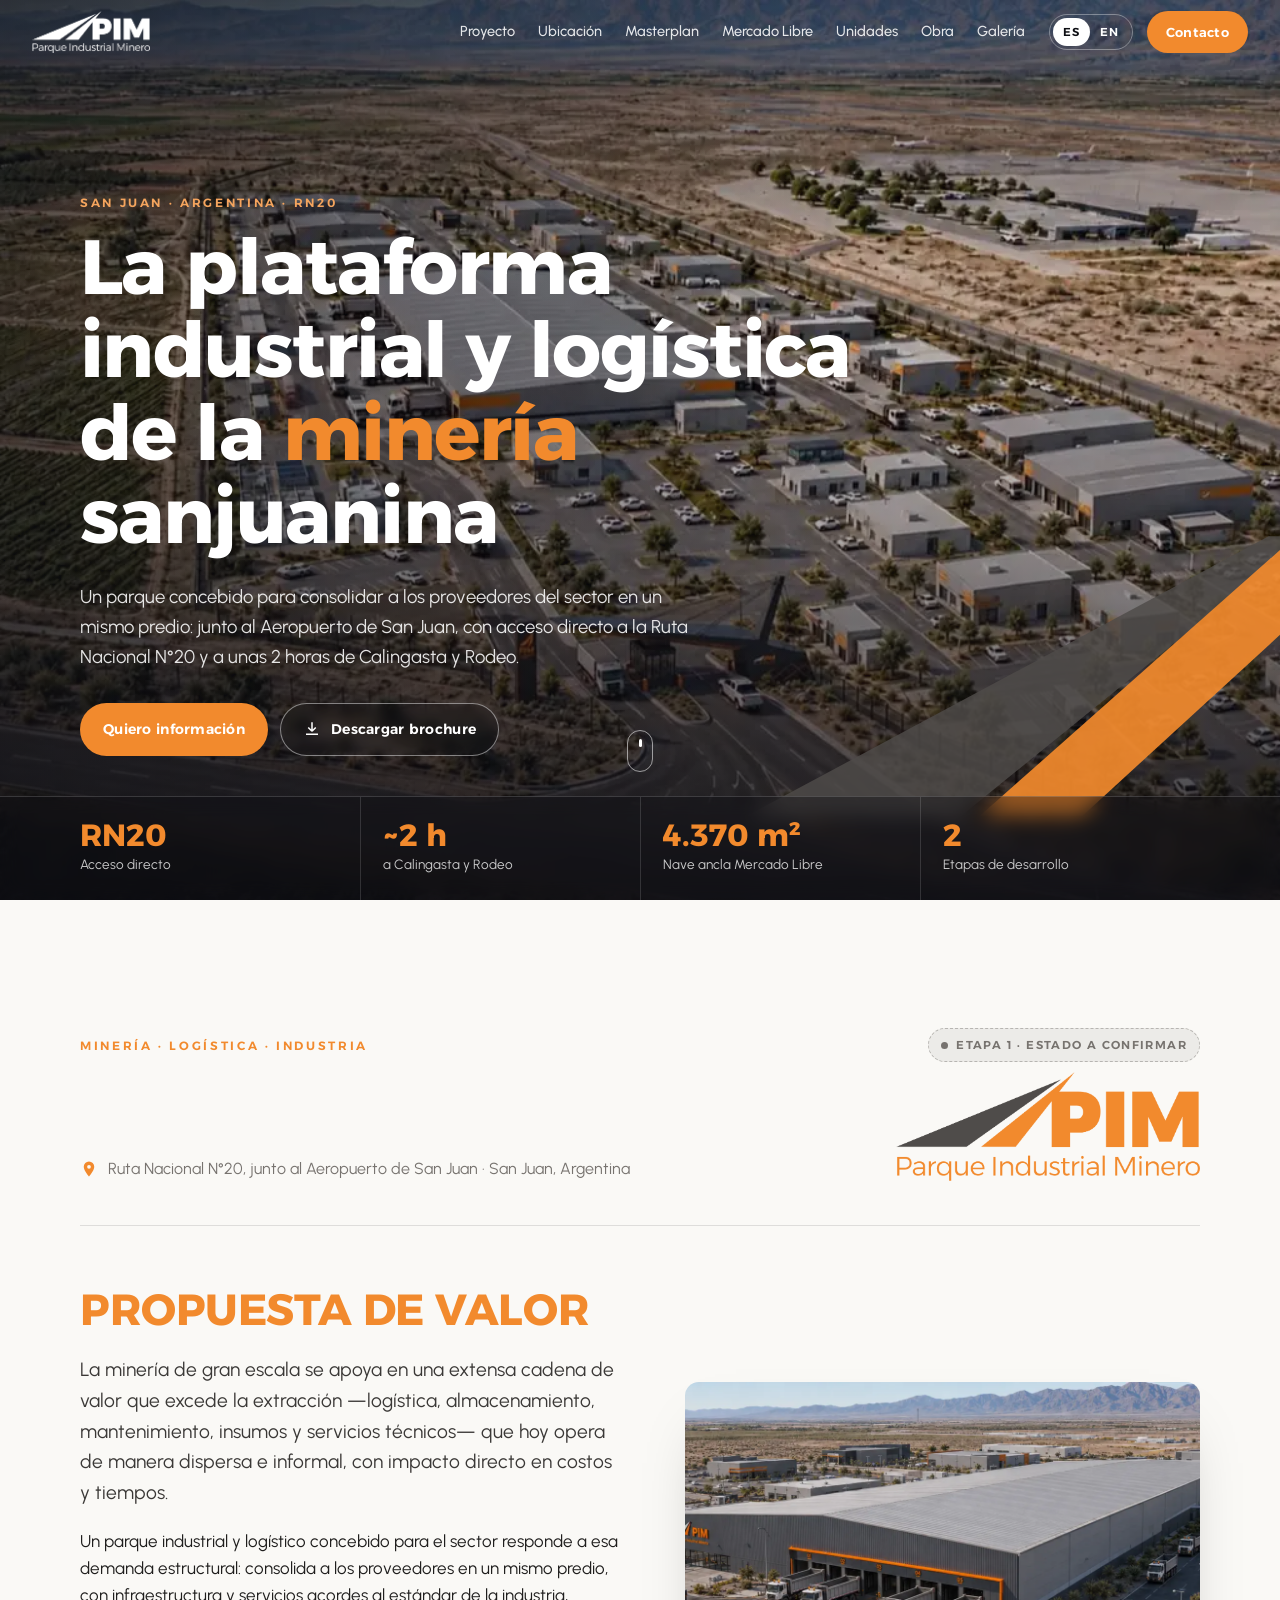
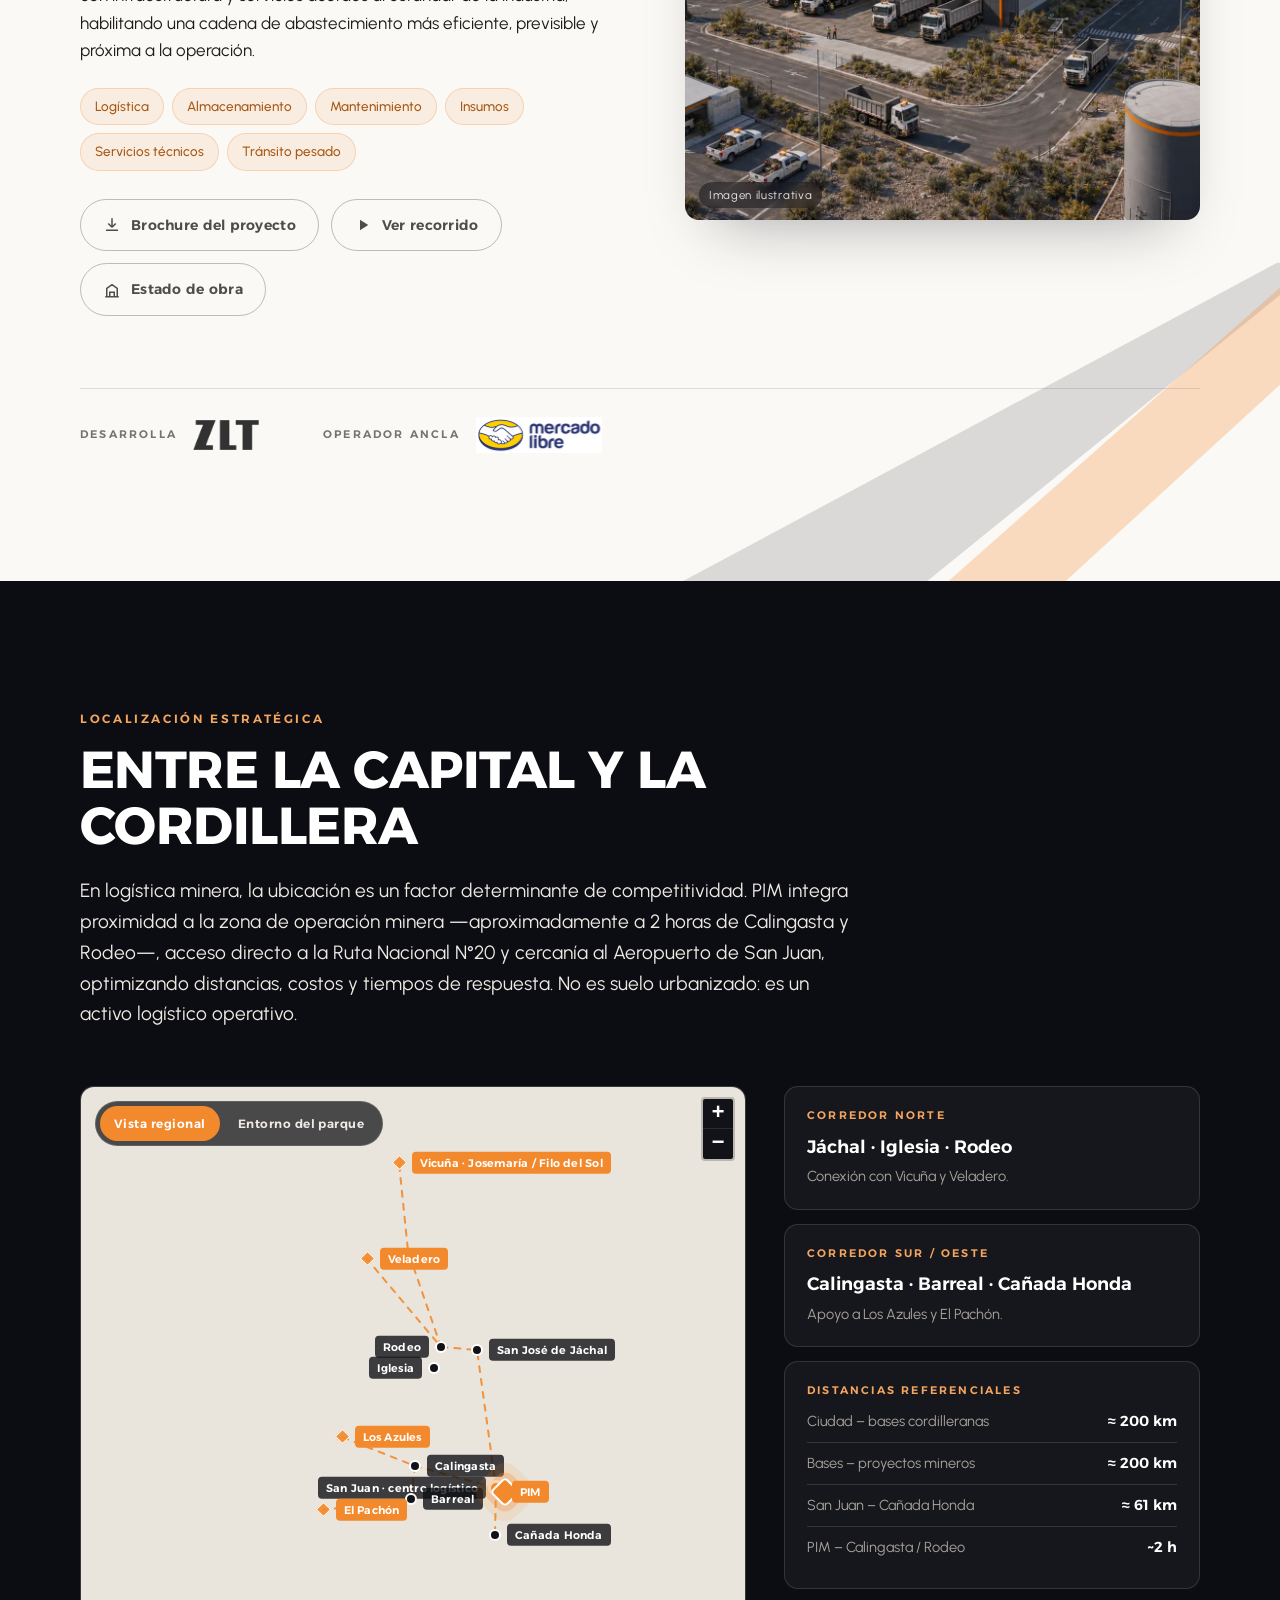
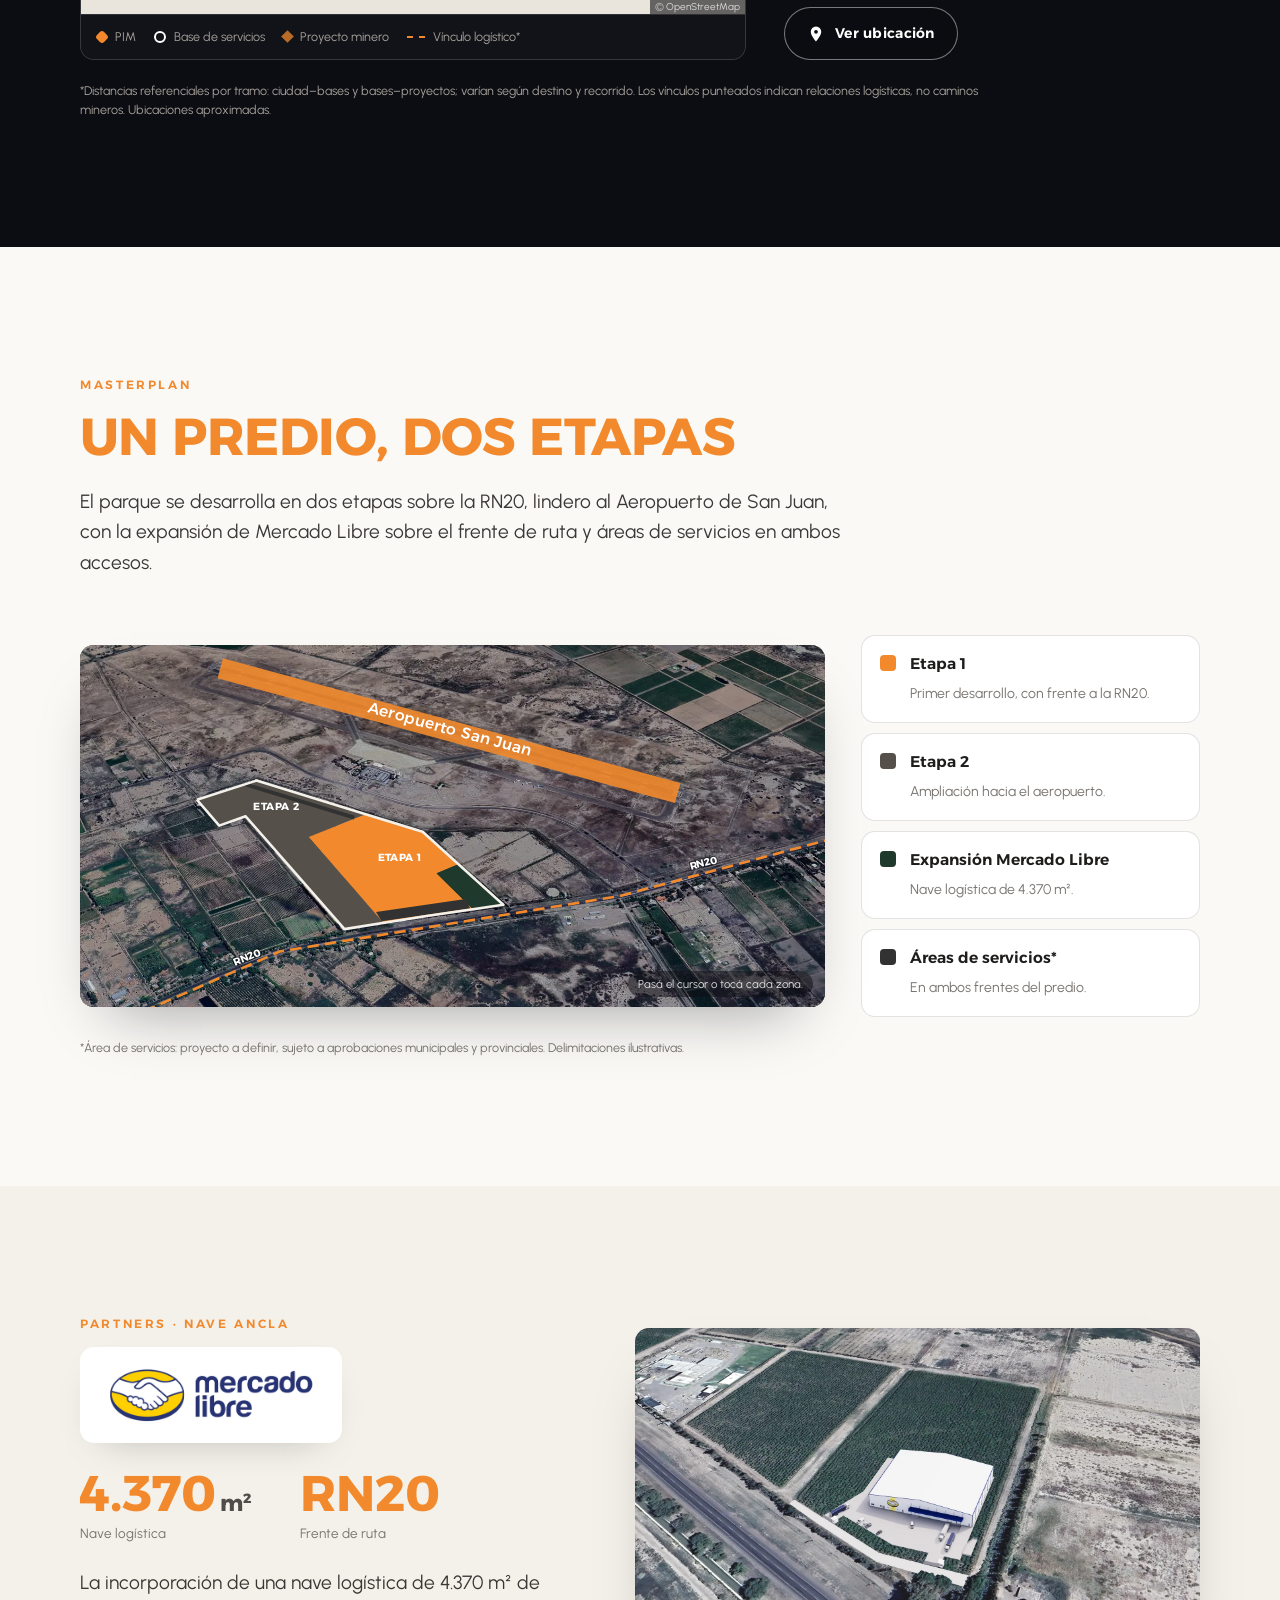
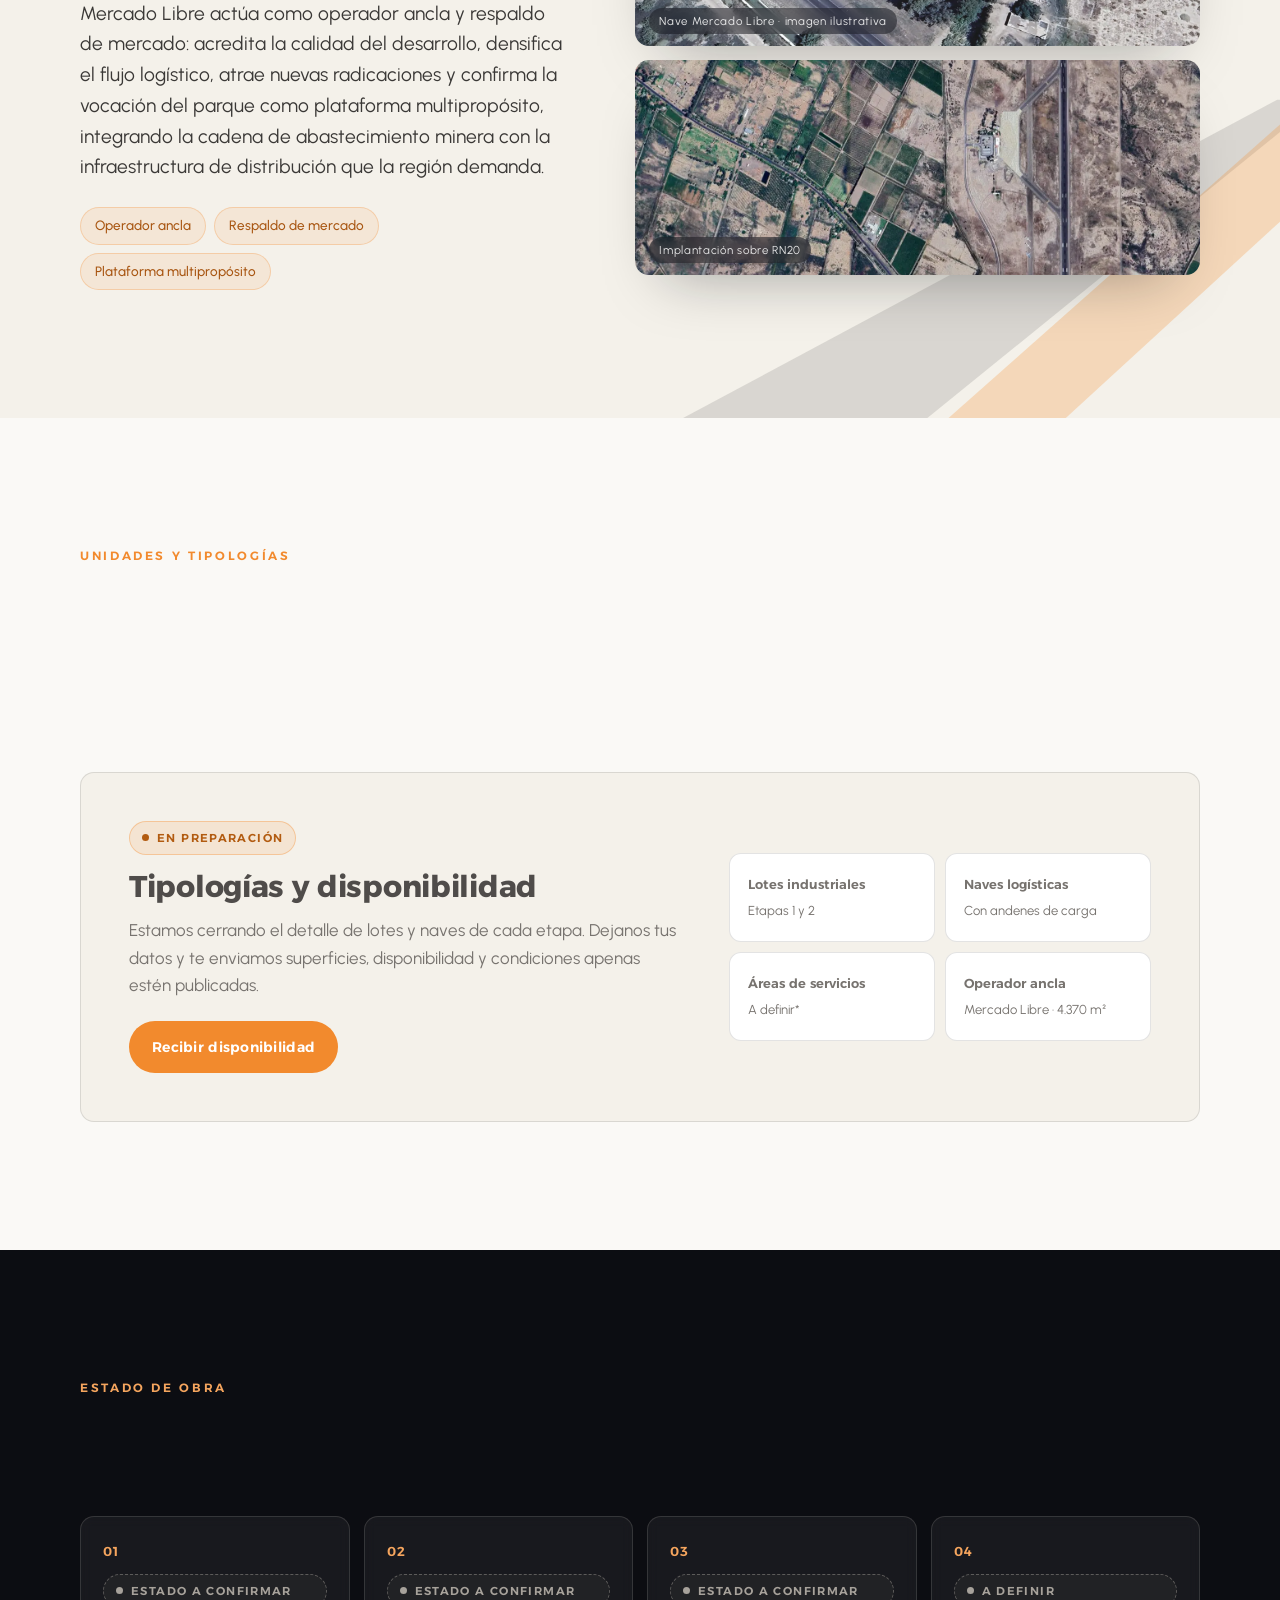
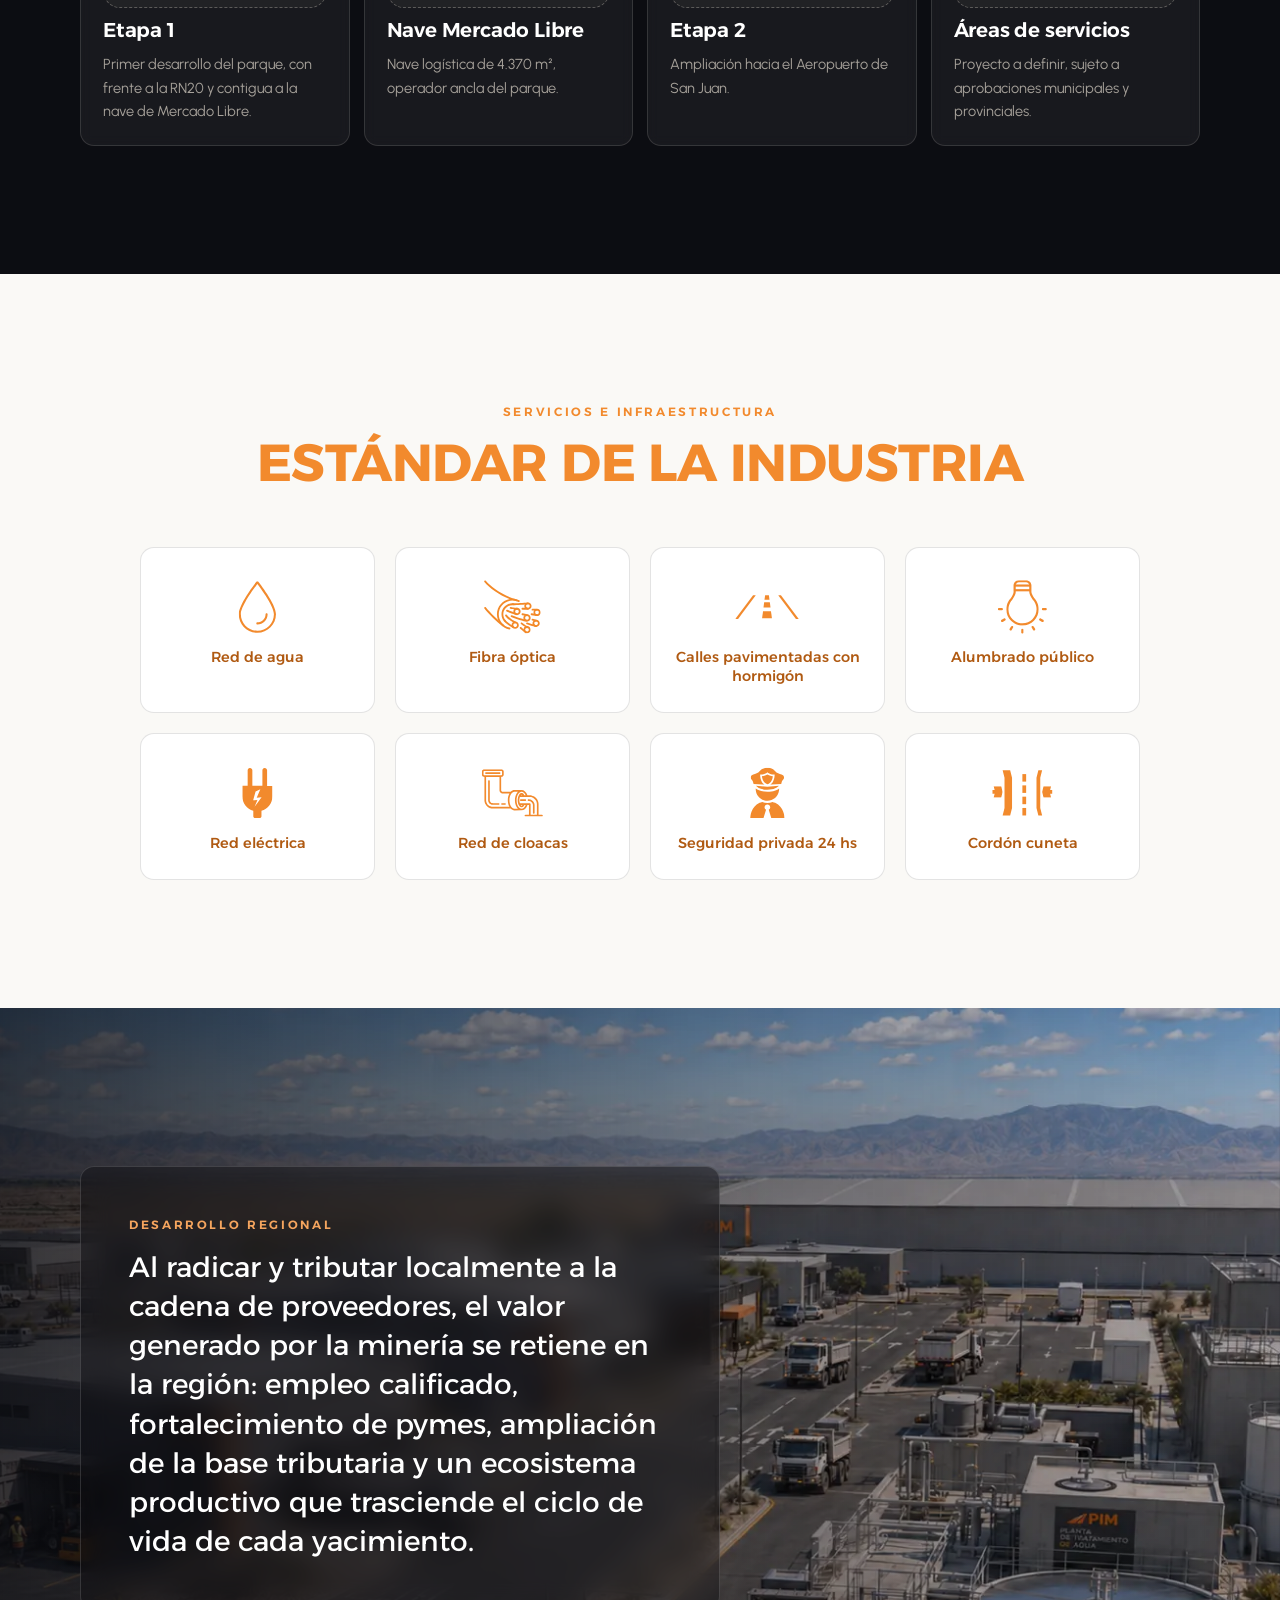
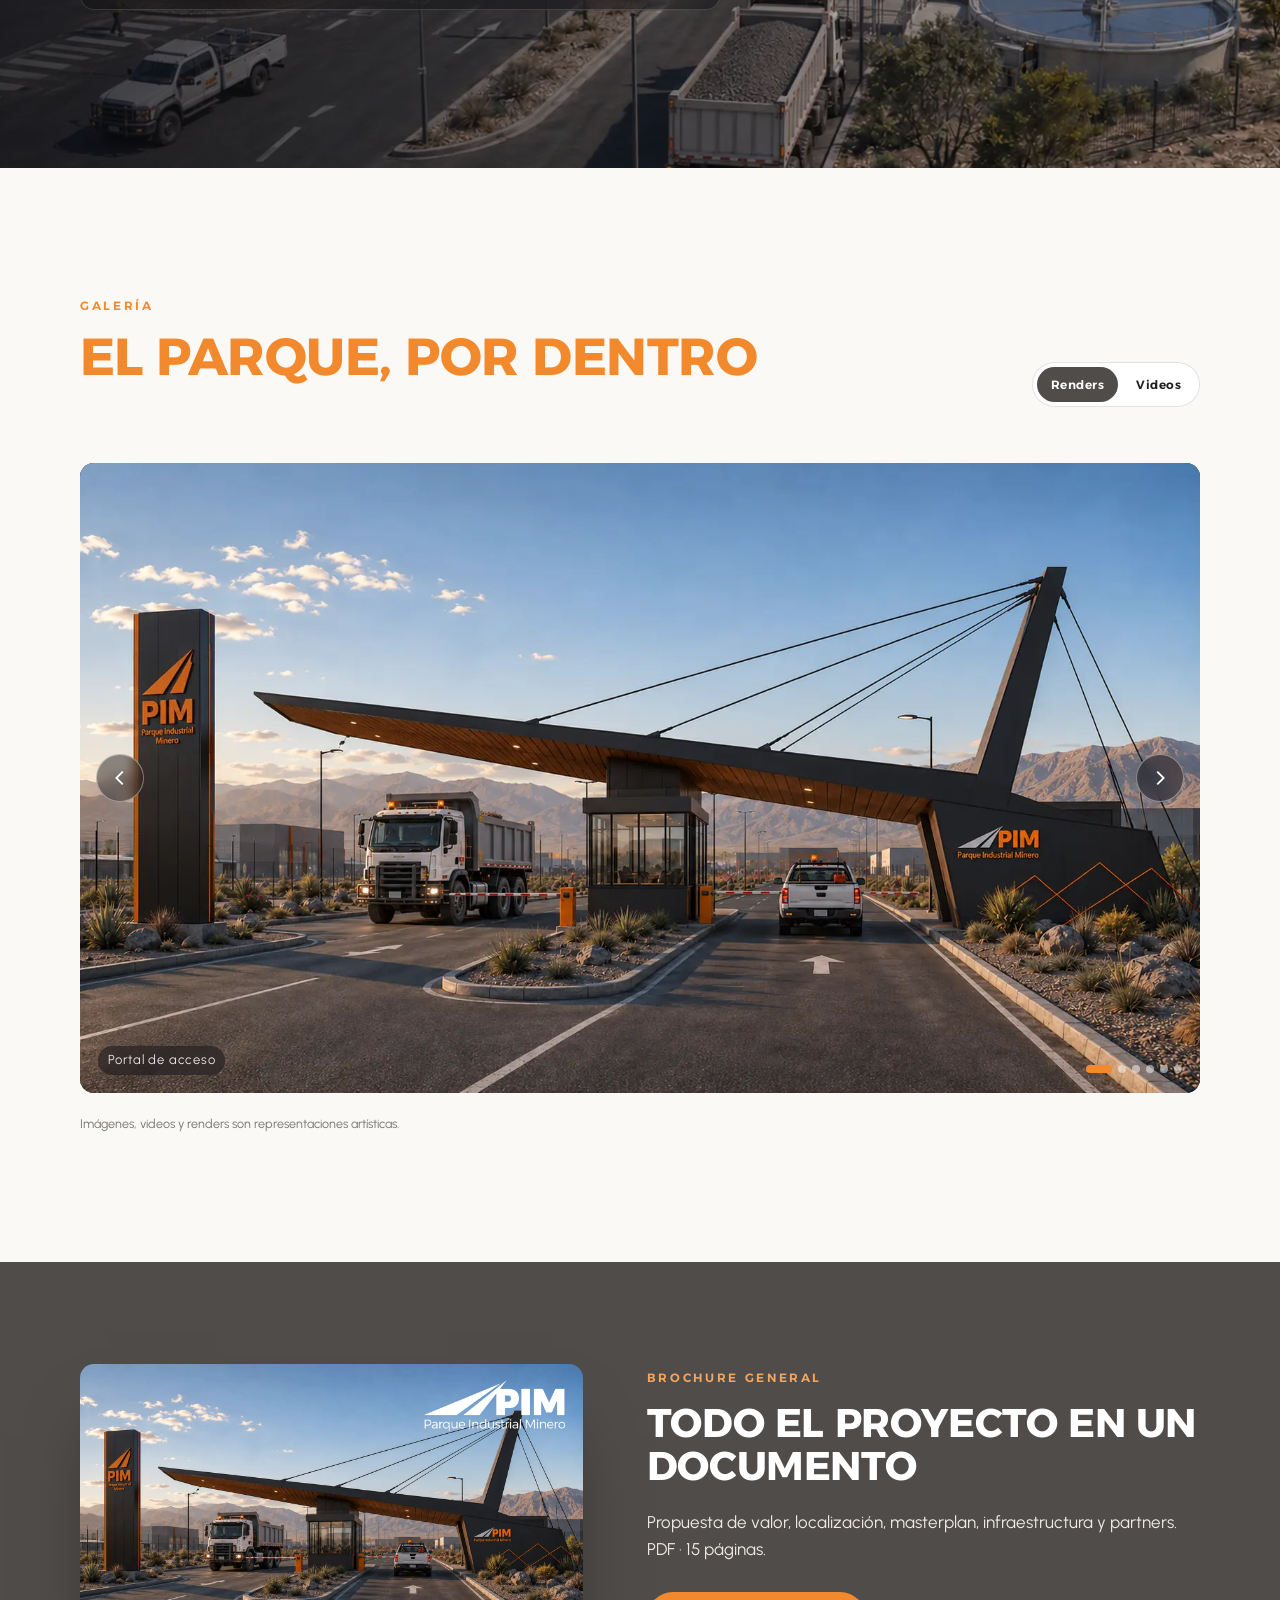
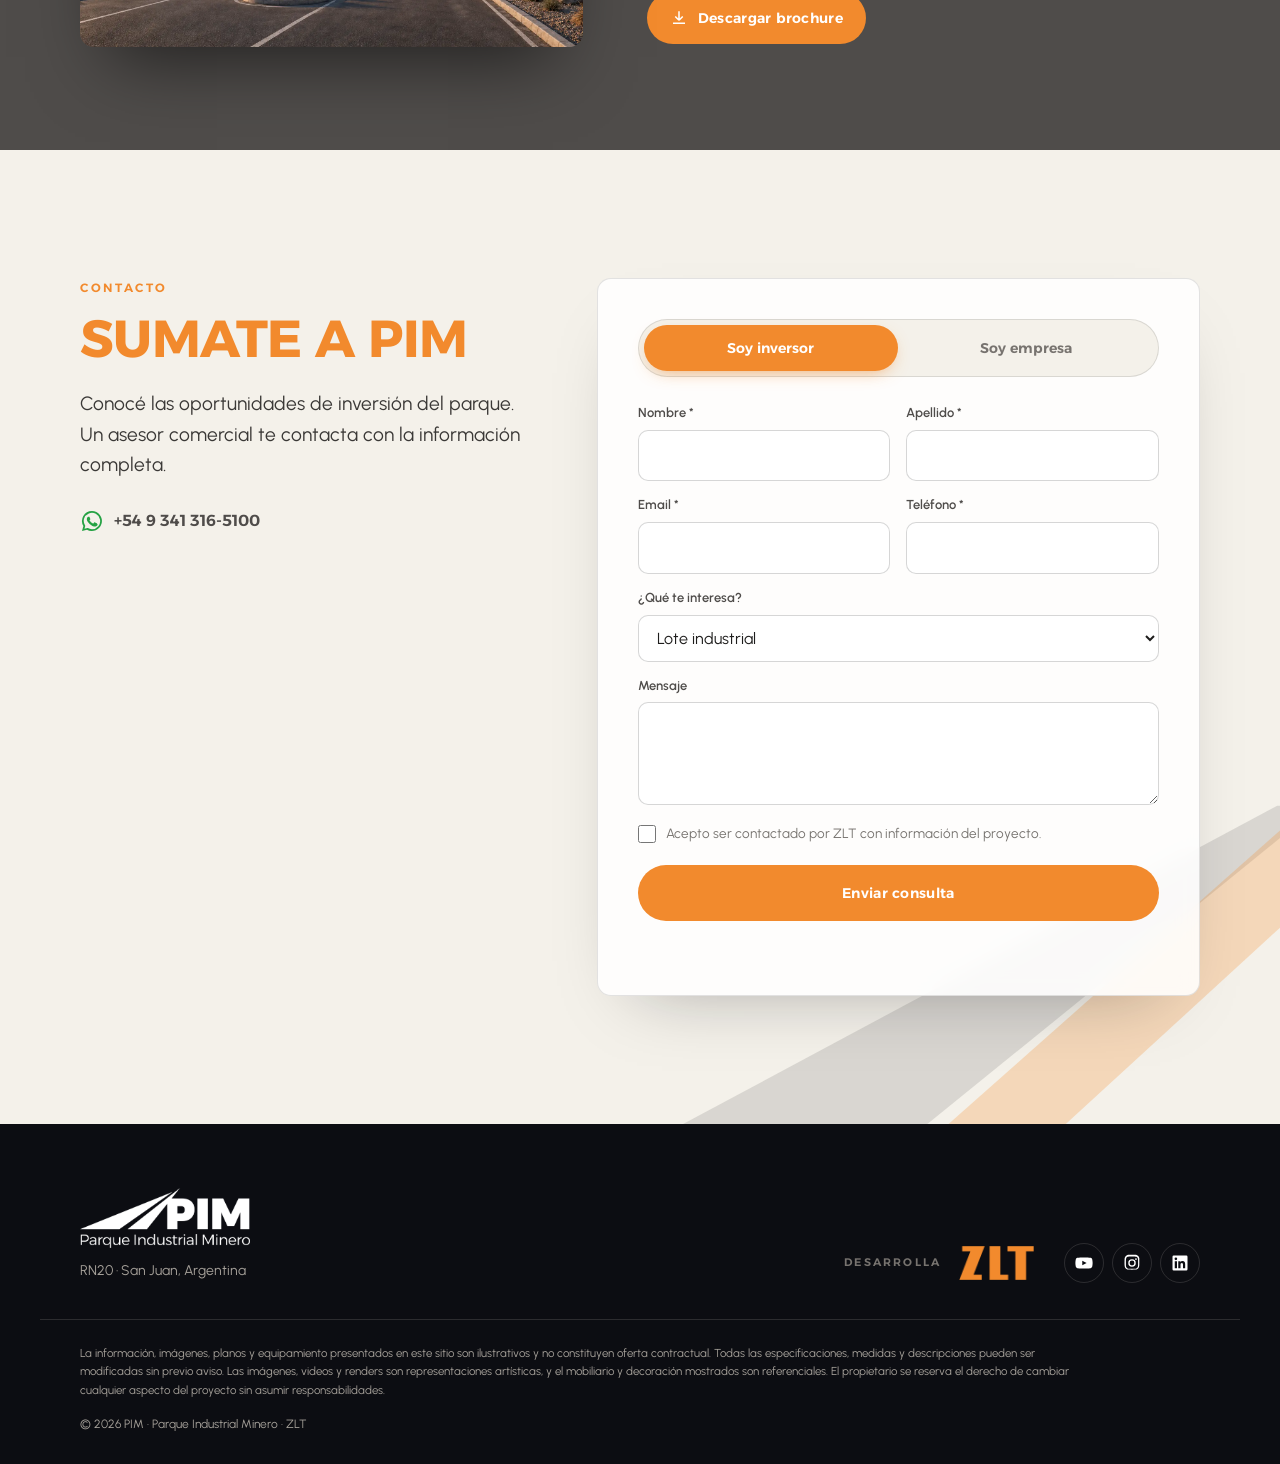
==== index.html @ 28b1b089 "Sitio web PIM · Parque Industrial Minero Co-Authored-By: Claude Opus 5.5 <noreply@anthropic.com>" ====
<!doctype html>
<html lang="es" class="lang-es">
<head>
<meta charset="utf-8">
<meta name="viewport" content="width=device-width,initial-scale=1,viewport-fit=cover">
<title>PIM · Parque Industrial Minero — San Juan, Argentina</title>
<meta name="description" content="PIM, Parque Industrial Minero sobre la RN20 junto al Aeropuerto de San Juan: lotes y naves para la cadena de proveedores de la minería, con Mercado Libre como operador ancla. Desarrolla ZLT.">
<meta name="robots" content="noindex,nofollow">
<meta name="theme-color" content="#0C0D12">
<meta property="og:title" content="PIM · Parque Industrial Minero">
<meta property="og:description" content="Parque industrial y logístico para la cadena de valor minera, sobre la RN20 en San Juan.">
<link rel="icon" type="image/png" href="[data-uri]">
<style>
/* required styles */

.leaflet-pane,
.leaflet-tile,
.leaflet-marker-icon,
.leaflet-marker-shadow,
.leaflet-tile-container,
.leaflet-pane > svg,
.leaflet-pane > canvas,
.leaflet-zoom-box,
.leaflet-image-layer,
.leaflet-layer {
	position: absolute;
	left: 0;
	top: 0;
	}
.leaflet-container {
	overflow: hidden;
	}
.leaflet-tile,
.leaflet-marker-icon,
.leaflet-marker-shadow {
	-webkit-user-select: none;
	   -moz-user-select: none;
	        user-select: none;
	  -webkit-user-drag: none;
	}
/* Prevents IE11 from highlighting tiles in blue */
.leaflet-tile::selection {
	background: transparent;
}
/* Safari renders non-retina tile on retina better with this, but Chrome is worse */
.leaflet-safari .leaflet-tile {
	image-rendering: -webkit-optimize-contrast;
	}
/* hack that prevents hw layers "stretching" when loading new tiles */
.leaflet-safari .leaflet-tile-container {
	width: 1600px;
	height: 1600px;
	-webkit-transform-origin: 0 0;
	}
.leaflet-marker-icon,
.leaflet-marker-shadow {
	display: block;
	}
/* .leaflet-container svg: reset svg max-width decleration shipped in Joomla! (joomla.org) 3.x */
/* .leaflet-container img: map is broken in FF if you have max-width: 100% on tiles */
.leaflet-container .leaflet-overlay-pane svg {
	max-width: none !important;
	max-height: none !important;
	}
.leaflet-container .leaflet-marker-pane img,
.leaflet-container .leaflet-shadow-pane img,
.leaflet-container .leaflet-tile-pane img,
.leaflet-container img.leaflet-image-layer,
.leaflet-container .leaflet-tile {
	max-width: none !important;
	max-height: none !important;
	width: auto;
	padding: 0;
	}

.leaflet-container img.leaflet-tile {
	/* See: https://bugs.chromium.org/p/chromium/issues/detail?id=600120 */
	mix-blend-mode: plus-lighter;
}

.leaflet-container.leaflet-touch-zoom {
	-ms-touch-action: pan-x pan-y;
	touch-action: pan-x pan-y;
	}
.leaflet-container.leaflet-touch-drag {
	-ms-touch-action: pinch-zoom;
	/* Fallback for FF which doesn't support pinch-zoom */
	touch-action: none;
	touch-action: pinch-zoom;
}
.leaflet-container.leaflet-touch-drag.leaflet-touch-zoom {
	-ms-touch-action: none;
	touch-action: none;
}
.leaflet-container {
	-webkit-tap-highlight-color: transparent;
}
.leaflet-container a {
	-webkit-tap-highlight-color: rgba(51, 181, 229, 0.4);
}
.leaflet-tile {
	filter: inherit;
	visibility: hidden;
	}
.leaflet-tile-loaded {
	visibility: inherit;
	}
.leaflet-zoom-box {
	width: 0;
	height: 0;
	-moz-box-sizing: border-box;
	     box-sizing: border-box;
	z-index: 800;
	}
/* workaround for https://bugzilla.mozilla.org/show_bug.cgi?id=888319 */
.leaflet-overlay-pane svg {
	-moz-user-select: none;
	}

.leaflet-pane         { z-index: 400; }

.leaflet-tile-pane    { z-index: 200; }
.leaflet-overlay-pane { z-index: 400; }
.leaflet-shadow-pane  { z-index: 500; }
.leaflet-marker-pane  { z-index: 600; }
.leaflet-tooltip-pane   { z-index: 650; }
.leaflet-popup-pane   { z-index: 700; }

.leaflet-map-pane canvas { z-index: 100; }
.leaflet-map-pane svg    { z-index: 200; }

.leaflet-vml-shape {
	width: 1px;
	height: 1px;
	}
.lvml {
	behavior: url(#default#VML);
	display: inline-block;
	position: absolute;
	}


/* control positioning */

.leaflet-control {
	position: relative;
	z-index: 800;
	pointer-events: visiblePainted; /* IE 9-10 doesn't have auto */
	pointer-events: auto;
	}
.leaflet-top,
.leaflet-bottom {
	position: absolute;
	z-index: 1000;
	pointer-events: none;
	}
.leaflet-top {
	top: 0;
	}
.leaflet-right {
	right: 0;
	}
.leaflet-bottom {
	bottom: 0;
	}
.leaflet-left {
	left: 0;
	}
.leaflet-control {
	float: left;
	clear: both;
	}
.leaflet-right .leaflet-control {
	float: right;
	}
.leaflet-top .leaflet-control {
	margin-top: 10px;
	}
.leaflet-bottom .leaflet-control {
	margin-bottom: 10px;
	}
.leaflet-left .leaflet-control {
	margin-left: 10px;
	}
.leaflet-right .leaflet-control {
	margin-right: 10px;
	}


/* zoom and fade animations */

.leaflet-fade-anim .leaflet-popup {
	opacity: 0;
	-webkit-transition: opacity 0.2s linear;
	   -moz-transition: opacity 0.2s linear;
	        transition: opacity 0.2s linear;
	}
.leaflet-fade-anim .leaflet-map-pane .leaflet-popup {
	opacity: 1;
	}
.leaflet-zoom-animated {
	-webkit-transform-origin: 0 0;
	    -ms-transform-origin: 0 0;
	        transform-origin: 0 0;
	}
svg.leaflet-zoom-animated {
	will-change: transform;
}

.leaflet-zoom-anim .leaflet-zoom-animated {
	-webkit-transition: -webkit-transform 0.25s cubic-bezier(0,0,0.25,1);
	   -moz-transition:    -moz-transform 0.25s cubic-bezier(0,0,0.25,1);
	        transition:         transform 0.25s cubic-bezier(0,0,0.25,1);
	}
.leaflet-zoom-anim .leaflet-tile,
.leaflet-pan-anim .leaflet-tile {
	-webkit-transition: none;
	   -moz-transition: none;
	        transition: none;
	}

.leaflet-zoom-anim .leaflet-zoom-hide {
	visibility: hidden;
	}


/* cursors */

.leaflet-interactive {
	cursor: pointer;
	}
.leaflet-grab {
	cursor: -webkit-grab;
	cursor:    -moz-grab;
	cursor:         grab;
	}
.leaflet-crosshair,
.leaflet-crosshair .leaflet-interactive {
	cursor: crosshair;
	}
.leaflet-popup-pane,
.leaflet-control {
	cursor: auto;
	}
.leaflet-dragging .leaflet-grab,
.leaflet-dragging .leaflet-grab .leaflet-interactive,
.leaflet-dragging .leaflet-marker-draggable {
	cursor: move;
	cursor: -webkit-grabbing;
	cursor:    -moz-grabbing;
	cursor:         grabbing;
	}

/* marker & overlays interactivity */
.leaflet-marker-icon,
.leaflet-marker-shadow,
.leaflet-image-layer,
.leaflet-pane > svg path,
.leaflet-tile-container {
	pointer-events: none;
	}

.leaflet-marker-icon.leaflet-interactive,
.leaflet-image-layer.leaflet-interactive,
.leaflet-pane > svg path.leaflet-interactive,
svg.leaflet-image-layer.leaflet-interactive path {
	pointer-events: visiblePainted; /* IE 9-10 doesn't have auto */
	pointer-events: auto;
	}

/* visual tweaks */

.leaflet-container {
	background: #ddd;
	outline-offset: 1px;
	}
.leaflet-container a {
	color: #0078A8;
	}
.leaflet-zoom-box {
	border: 2px dotted #38f;
	background: rgba(255,255,255,0.5);
	}


/* general typography */
.leaflet-container {
	font-family: "Helvetica Neue", Arial, Helvetica, sans-serif;
	font-size: 12px;
	font-size: 0.75rem;
	line-height: 1.5;
	}


/* general toolbar styles */

.leaflet-bar {
	box-shadow: 0 1px 5px rgba(0,0,0,0.65);
	border-radius: 4px;
	}
.leaflet-bar a {
	background-color: #fff;
	border-bottom: 1px solid #ccc;
	width: 26px;
	height: 26px;
	line-height: 26px;
	display: block;
	text-align: center;
	text-decoration: none;
	color: black;
	}
.leaflet-bar a,
.leaflet-control-layers-toggle {
	background-position: 50% 50%;
	background-repeat: no-repeat;
	display: block;
	}
.leaflet-bar a:hover,
.leaflet-bar a:focus {
	background-color: #f4f4f4;
	}
.leaflet-bar a:first-child {
	border-top-left-radius: 4px;
	border-top-right-radius: 4px;
	}
.leaflet-bar a:last-child {
	border-bottom-left-radius: 4px;
	border-bottom-right-radius: 4px;
	border-bottom: none;
	}
.leaflet-bar a.leaflet-disabled {
	cursor: default;
	background-color: #f4f4f4;
	color: #bbb;
	}

.leaflet-touch .leaflet-bar a {
	width: 30px;
	height: 30px;
	line-height: 30px;
	}
.leaflet-touch .leaflet-bar a:first-child {
	border-top-left-radius: 2px;
	border-top-right-radius: 2px;
	}
.leaflet-touch .leaflet-bar a:last-child {
	border-bottom-left-radius: 2px;
	border-bottom-right-radius: 2px;
	}

/* zoom control */

.leaflet-control-zoom-in,
.leaflet-control-zoom-out {
	font: bold 18px 'Lucida Console', Monaco, monospace;
	text-indent: 1px;
	}

.leaflet-touch .leaflet-control-zoom-in, .leaflet-touch .leaflet-control-zoom-out  {
	font-size: 22px;
	}


/* layers control */

.leaflet-control-layers {
	box-shadow: 0 1px 5px rgba(0,0,0,0.4);
	background: #fff;
	border-radius: 5px;
	}
.leaflet-control-layers-toggle {
	background-image: url(images/layers.png);
	width: 36px;
	height: 36px;
	}
.leaflet-retina .leaflet-control-layers-toggle {
	background-image: url(images/layers-2x.png);
	background-size: 26px 26px;
	}
.leaflet-touch .leaflet-control-layers-toggle {
	width: 44px;
	height: 44px;
	}
.leaflet-control-layers .leaflet-control-layers-list,
.leaflet-control-layers-expanded .leaflet-control-layers-toggle {
	display: none;
	}
.leaflet-control-layers-expanded .leaflet-control-layers-list {
	display: block;
	position: relative;
	}
.leaflet-control-layers-expanded {
	padding: 6px 10px 6px 6px;
	color: #333;
	background: #fff;
	}
.leaflet-control-layers-scrollbar {
	overflow-y: scroll;
	overflow-x: hidden;
	padding-right: 5px;
	}
.leaflet-control-layers-selector {
	margin-top: 2px;
	position: relative;
	top: 1px;
	}
.leaflet-control-layers label {
	display: block;
	font-size: 13px;
	font-size: 1.08333em;
	}
.leaflet-control-layers-separator {
	height: 0;
	border-top: 1px solid #ddd;
	margin: 5px -10px 5px -6px;
	}

/* Default icon URLs */
.leaflet-default-icon-path { /* used only in path-guessing heuristic, see L.Icon.Default */
	background-image: url(images/marker-icon.png);
	}


/* attribution and scale controls */

.leaflet-container .leaflet-control-attribution {
	background: #fff;
	background: rgba(255, 255, 255, 0.8);
	margin: 0;
	}
.leaflet-control-attribution,
.leaflet-control-scale-line {
	padding: 0 5px;
	color: #333;
	line-height: 1.4;
	}
.leaflet-control-attribution a {
	text-decoration: none;
	}
.leaflet-control-attribution a:hover,
.leaflet-control-attribution a:focus {
	text-decoration: underline;
	}
.leaflet-attribution-flag {
	display: inline !important;
	vertical-align: baseline !important;
	width: 1em;
	height: 0.6669em;
	}
.leaflet-left .leaflet-control-scale {
	margin-left: 5px;
	}
.leaflet-bottom .leaflet-control-scale {
	margin-bottom: 5px;
	}
.leaflet-control-scale-line {
	border: 2px solid #777;
	border-top: none;
	line-height: 1.1;
	padding: 2px 5px 1px;
	white-space: nowrap;
	-moz-box-sizing: border-box;
	     box-sizing: border-box;
	background: rgba(255, 255, 255, 0.8);
	text-shadow: 1px 1px #fff;
	}
.leaflet-control-scale-line:not(:first-child) {
	border-top: 2px solid #777;
	border-bottom: none;
	margin-top: -2px;
	}
.leaflet-control-scale-line:not(:first-child):not(:last-child) {
	border-bottom: 2px solid #777;
	}

.leaflet-touch .leaflet-control-attribution,
.leaflet-touch .leaflet-control-layers,
.leaflet-touch .leaflet-bar {
	box-shadow: none;
	}
.leaflet-touch .leaflet-control-layers,
.leaflet-touch .leaflet-bar {
	border: 2px solid rgba(0,0,0,0.2);
	background-clip: padding-box;
	}


/* popup */

.leaflet-popup {
	position: absolute;
	text-align: center;
	margin-bottom: 20px;
	}
.leaflet-popup-content-wrapper {
	padding: 1px;
	text-align: left;
	border-radius: 12px;
	}
.leaflet-popup-content {
	margin: 13px 24px 13px 20px;
	line-height: 1.3;
	font-size: 13px;
	font-size: 1.08333em;
	min-height: 1px;
	}
.leaflet-popup-content p {
	margin: 17px 0;
	margin: 1.3em 0;
	}
.leaflet-popup-tip-container {
	width: 40px;
	height: 20px;
	position: absolute;
	left: 50%;
	margin-top: -1px;
	margin-left: -20px;
	overflow: hidden;
	pointer-events: none;
	}
.leaflet-popup-tip {
	width: 17px;
	height: 17px;
	padding: 1px;

	margin: -10px auto 0;
	pointer-events: auto;

	-webkit-transform: rotate(45deg);
	   -moz-transform: rotate(45deg);
	    -ms-transform: rotate(45deg);
	        transform: rotate(45deg);
	}
.leaflet-popup-content-wrapper,
.leaflet-popup-tip {
	background: white;
	color: #333;
	box-shadow: 0 3px 14px rgba(0,0,0,0.4);
	}
.leaflet-container a.leaflet-popup-close-button {
	position: absolute;
	top: 0;
	right: 0;
	border: none;
	text-align: center;
	width: 24px;
	height: 24px;
	font: 16px/24px Tahoma, Verdana, sans-serif;
	color: #757575;
	text-decoration: none;
	background: transparent;
	}
.leaflet-container a.leaflet-popup-close-button:hover,
.leaflet-container a.leaflet-popup-close-button:focus {
	color: #585858;
	}
.leaflet-popup-scrolled {
	overflow: auto;
	}

.leaflet-oldie .leaflet-popup-content-wrapper {
	-ms-zoom: 1;
	}
.leaflet-oldie .leaflet-popup-tip {
	width: 24px;
	margin: 0 auto;

	-ms-filter: "progid:DXImageTransform.Microsoft.Matrix(M11=0.70710678, M12=0.70710678, M21=-0.70710678, M22=0.70710678)";
	filter: progid:DXImageTransform.Microsoft.Matrix(M11=0.70710678, M12=0.70710678, M21=-0.70710678, M22=0.70710678);
	}

.leaflet-oldie .leaflet-control-zoom,
.leaflet-oldie .leaflet-control-layers,
.leaflet-oldie .leaflet-popup-content-wrapper,
.leaflet-oldie .leaflet-popup-tip {
	border: 1px solid #999;
	}


/* div icon */

.leaflet-div-icon {
	background: #fff;
	border: 1px solid #666;
	}


/* Tooltip */
/* Base styles for the element that has a tooltip */
.leaflet-tooltip {
	position: absolute;
	padding: 6px;
	background-color: #fff;
	border: 1px solid #fff;
	border-radius: 3px;
	color: #222;
	white-space: nowrap;
	-webkit-user-select: none;
	-moz-user-select: none;
	-ms-user-select: none;
	user-select: none;
	pointer-events: none;
	box-shadow: 0 1px 3px rgba(0,0,0,0.4);
	}
.leaflet-tooltip.leaflet-interactive {
	cursor: pointer;
	pointer-events: auto;
	}
.leaflet-tooltip-top:before,
.leaflet-tooltip-bottom:before,
.leaflet-tooltip-left:before,
.leaflet-tooltip-right:before {
	position: absolute;
	pointer-events: none;
	border: 6px solid transparent;
	background: transparent;
	content: "";
	}

/* Directions */

.leaflet-tooltip-bottom {
	margin-top: 6px;
}
.leaflet-tooltip-top {
	margin-top: -6px;
}
.leaflet-tooltip-bottom:before,
.leaflet-tooltip-top:before {
	left: 50%;
	margin-left: -6px;
	}
.leaflet-tooltip-top:before {
	bottom: 0;
	margin-bottom: -12px;
	border-top-color: #fff;
	}
.leaflet-tooltip-bottom:before {
	top: 0;
	margin-top: -12px;
	margin-left: -6px;
	border-bottom-color: #fff;
	}
.leaflet-tooltip-left {
	margin-left: -6px;
}
.leaflet-tooltip-right {
	margin-left: 6px;
}
.leaflet-tooltip-left:before,
.leaflet-tooltip-right:before {
	top: 50%;
	margin-top: -6px;
	}
.leaflet-tooltip-left:before {
	right: 0;
	margin-right: -12px;
	border-left-color: #fff;
	}
.leaflet-tooltip-right:before {
	left: 0;
	margin-left: -12px;
	border-right-color: #fff;
	}

/* Printing */

@media print {
	/* Prevent printers from removing background-images of controls. */
	.leaflet-control {
		-webkit-print-color-adjust: exact;
		print-color-adjust: exact;
		}
	}

/* =====================================================================
   PIM · Parque Industrial Minero — estilos
   Marca: Manual de marca PIM (naranja PAN 716 C, gris PAN 446 C)
   Títulos: Alexandria (OFL, embebida) · Texto: Gilroy (no embebida,
   licencia) con Urbanist embebida como sustituto.
   Breakpoints: 480 / 640 / 860 / 900
   ===================================================================== */
@font-face{font-family:'Alexandria';src:url([data-uri]) format('woff2');font-weight:100 900;font-display:swap}
@font-face{font-family:'Urbanist';src:url([data-uri]) format('woff2');font-weight:300;font-display:swap}
@font-face{font-family:'Urbanist';src:url([data-uri]) format('woff2');font-weight:400;font-display:swap}
@font-face{font-family:'Urbanist';src:url([data-uri]) format('woff2');font-weight:500;font-display:swap}
@font-face{font-family:'Urbanist';src:url([data-uri]) format('woff2');font-weight:600;font-display:swap}
@font-face{font-family:'Urbanist';src:url([data-uri]) format('woff2');font-weight:700;font-display:swap}

:root{
  /* marca PIM */
  --orange:#F28A2D; --orange2:#F5A55E; --orange-soft:#FCE3CC;
  --graphite:#4F4C4A; --night:#0C0D12; --white:#fff;
  --cream:#F4F1EA; --light:#FAF9F6;
  /* texto */
  --tx-l:#1E1D1C; --tx-d:#EEEAE3; --muted:#77736F; --muted-d:#A7A29B;
  --line-l:rgba(30,29,28,.12); --line-d:rgba(238,234,227,.14);
  /* estados de obra (sistema ZLT) */
  --func:#5FA06B; --adv:#72838d; --opp:#3E86AC;
  /* layout */
  --bar:64px; --ease:cubic-bezier(.16,.84,.44,1); --wrap:1200px; --r:14px;
  --f-title:'Alexandria','Gilroy',-apple-system,BlinkMacSystemFont,'Segoe UI',sans-serif;
  --f-text:'Gilroy','Urbanist',-apple-system,BlinkMacSystemFont,'Segoe UI',sans-serif;
}

*,*::before,*::after{box-sizing:border-box}
html{scroll-behavior:smooth;scroll-padding-top:var(--bar);-webkit-text-size-adjust:100%}
body{margin:0;font-family:var(--f-text);font-size:17px;line-height:1.6;color:var(--tx-l);background:var(--light);-webkit-font-smoothing:antialiased;overflow-x:hidden}
img,video,svg{display:block;max-width:100%}
a{color:inherit}
button{font:inherit;color:inherit;cursor:pointer}
p{margin:0 0 1em}
h1,h2,h3{margin:0;font-family:var(--f-title);font-weight:700;line-height:1.08;letter-spacing:-.01em}
.wrap{width:100%;max-width:var(--wrap);margin:0 auto;padding:0 clamp(18px,4vw,40px)}
.sr-only{position:absolute!important;width:1px;height:1px;margin:-1px;padding:0;overflow:hidden;clip:rect(0 0 0 0);clip-path:inset(50%);white-space:nowrap;border:0}
.skip{position:fixed;left:12px;top:-60px;z-index:200;background:var(--orange);color:#fff;padding:10px 16px;border-radius:8px;text-decoration:none}
.skip:focus{top:12px}
:focus-visible{outline:2px solid var(--orange);outline-offset:3px}

/* idioma */
html.lang-es .l-en,html.lang-en .l-es{display:none!important}

/* ---------- tipografía utilitaria ---------- */
.eyebrow{font-family:var(--f-title);font-size:12px;font-weight:600;letter-spacing:.22em;text-transform:uppercase;color:var(--orange);margin:0 0 14px}
.eyebrow-d{color:var(--orange2)}
.h-sec{font-size:clamp(30px,4.2vw,52px);text-transform:uppercase;color:var(--orange);margin-bottom:22px}
.h-sec-d{color:#fff}
.lead{font-size:clamp(17px,1.5vw,20px);line-height:1.6;color:#3a3836}
.lead-d{color:var(--tx-d)}
.fine{font-size:12.5px;line-height:1.5;color:var(--muted);margin:22px 0 0;max-width:900px}
.fine-d{color:var(--muted-d)}

/* ---------- botones ---------- */
.btn{display:inline-flex;align-items:center;gap:10px;padding:14px 22px;border-radius:999px;font-family:var(--f-title);font-size:14px;font-weight:600;letter-spacing:.02em;text-decoration:none;border:1.5px solid transparent;transition:background .3s var(--ease),color .3s var(--ease),border-color .3s var(--ease),transform .3s var(--ease);white-space:nowrap;background:none}
.btn svg{width:18px;height:18px;flex:none}
.btn:hover{transform:translateY(-1px)}
.btn-solid{background:var(--orange);color:#fff}
.btn-solid:hover{background:#e07a1f}
.btn-ghost{border-color:rgba(79,76,74,.35);color:var(--graphite)}
.btn-ghost:hover{border-color:var(--orange);color:var(--orange)}
.btn-ghost-d{border-color:rgba(255,255,255,.45);color:#fff;background:rgba(12,13,18,.18);backdrop-filter:blur(6px);-webkit-backdrop-filter:blur(6px)}
.btn-ghost-d:hover{border-color:var(--orange);color:var(--orange2)}
.btn-sm{padding:10px 18px;font-size:13px}
.btns{display:flex;flex-wrap:wrap;gap:12px;margin-top:28px}

/* ---------- chips / tags ---------- */
.chips{list-style:none;padding:0;margin:24px 0 0;display:flex;flex-wrap:wrap;gap:8px}
.chips li{font-size:13.5px;font-weight:500;padding:7px 14px;border-radius:999px;background:rgba(242,138,45,.10);color:#a85612;border:1px solid rgba(242,138,45,.28)}
.tag{display:inline-flex;align-items:center;gap:8px;font-family:var(--f-title);font-size:11.5px;font-weight:600;letter-spacing:.12em;text-transform:uppercase;padding:7px 12px;border-radius:999px;white-space:nowrap}
.tag::before{content:"";width:7px;height:7px;border-radius:50%;background:currentColor}
.tag-func{color:var(--func);background:rgba(95,160,107,.14);border:1px solid rgba(95,160,107,.32)}
.tag-adv {color:var(--adv); background:rgba(114,131,141,.14);border:1px solid rgba(114,131,141,.34)}
.tag-opp {color:var(--opp); background:rgba(62,134,172,.14);border:1px solid rgba(62,134,172,.34)}
.tag-done{color:#fff;background:var(--func);border:1px solid var(--func)}
.tag-pend{color:var(--muted);background:rgba(119,115,111,.10);border:1px dashed rgba(119,115,111,.45)}
.sec-dark .tag-pend{color:var(--muted-d);border-color:rgba(167,162,155,.45)}
.tag-orange{color:#b25b10;background:rgba(242,138,45,.12);border:1px solid rgba(242,138,45,.35)}

/* ---------- barra ---------- */
.bar{position:fixed;inset:0 0 auto 0;height:var(--bar);z-index:100;transition:background .35s var(--ease),box-shadow .35s var(--ease)}
.bar-in{height:100%;max-width:1360px;margin:0 auto;padding:0 clamp(16px,3vw,32px);display:flex;align-items:center;gap:24px}
.bar-logo{position:relative;display:block;width:118px;height:42px;flex:none}
.bar-logo img{position:absolute;inset:0;width:100%;height:100%;object-fit:contain;object-position:left center;transition:opacity .35s var(--ease)}
.bar-logo .logo-c{opacity:0}
.bar-nav{display:flex;gap:clamp(14px,1.8vw,26px);margin-left:auto}
.bar-nav a{font-size:14.5px;font-weight:500;color:#fff;text-decoration:none;opacity:.88;position:relative;padding:6px 0;transition:opacity .25s,color .25s}
.bar-nav a::after{content:"";position:absolute;left:0;right:0;bottom:0;height:2px;background:var(--orange);transform:scaleX(0);transform-origin:left;transition:transform .35s var(--ease)}
.bar-nav a:hover,.bar-nav a.on{opacity:1}
.bar-nav a.on::after,.bar-nav a:hover::after{transform:scaleX(1)}
.nav-cta-m{display:none}
.bar-act{display:flex;align-items:center;gap:14px}
.lang{display:flex;border:1px solid rgba(255,255,255,.35);border-radius:999px;padding:3px}
.lang button{border:0;background:none;color:#fff;font-family:var(--f-title);font-size:11.5px;font-weight:600;letter-spacing:.08em;padding:5px 10px;border-radius:999px;transition:background .25s,color .25s}
.lang button[aria-pressed="true"]{background:#fff;color:var(--night)}
.burger{display:none;width:42px;height:42px;border:0;background:none;position:relative}
.burger i{position:absolute;left:10px;right:10px;height:2px;background:#fff;transition:transform .35s var(--ease),top .35s var(--ease)}
.burger i:first-child{top:16px}.burger i:last-child{top:25px}
.bar.solid{background:rgba(250,249,246,.94);backdrop-filter:blur(14px);-webkit-backdrop-filter:blur(14px);box-shadow:0 1px 0 var(--line-l)}
.bar.solid .logo-w{opacity:0}.bar.solid .logo-c{opacity:1}
.bar.solid .bar-nav a{color:var(--tx-l)}
.bar.solid .lang{border-color:var(--line-l)}
.bar.solid .lang button{color:var(--tx-l)}
.bar.solid .lang button[aria-pressed="true"]{background:var(--graphite);color:#fff}
.bar.solid .burger i{background:var(--tx-l)}

/* ---------- hero ---------- */
.hero{position:relative;min-height:100svh;display:flex;flex-direction:column;justify-content:flex-end;color:#fff;overflow:hidden;background:var(--night)}
.hero-v{position:absolute;inset:0;width:100%;height:100%;object-fit:cover}
.hero-shade{position:absolute;inset:0;background:linear-gradient(180deg,rgba(12,13,18,.55) 0%,rgba(12,13,18,.15) 30%,rgba(12,13,18,.35) 60%,rgba(12,13,18,.88) 100%),linear-gradient(90deg,rgba(12,13,18,.55),rgba(12,13,18,0) 65%)}
.hero-in{position:relative;z-index:2;padding-top:calc(var(--bar) + 40px);padding-bottom:40px}
.hero-t{font-size:clamp(38px,6vw,82px);font-weight:700;max-width:15ch;text-transform:none;letter-spacing:-.02em}
.hero-t em{font-style:normal;color:var(--orange)}
.hero-s{font-size:clamp(16px,1.45vw,19px);max-width:620px;color:rgba(255,255,255,.88);margin:24px 0 0}
.hero-cta{display:flex;flex-wrap:wrap;gap:12px;margin-top:32px}
.hero-facts{position:relative;z-index:2;border-top:1px solid rgba(255,255,255,.16);background:rgba(12,13,18,.38);backdrop-filter:blur(10px);-webkit-backdrop-filter:blur(10px)}
.facts{display:grid;grid-template-columns:repeat(4,1fr)}
.fact{padding:22px 18px 24px 0;display:flex;flex-direction:column;gap:2px}
.fact+.fact{padding-left:22px;border-left:1px solid rgba(255,255,255,.14)}
.fact b{font-family:var(--f-title);font-size:clamp(24px,2.4vw,34px);font-weight:700;color:var(--orange);line-height:1.1}
.fact span{font-size:13.5px;color:rgba(255,255,255,.78)}
.estela{position:absolute;pointer-events:none}
.estela-hero{right:-2%;bottom:84px;width:min(46vw,560px);z-index:1;opacity:.92}
.scroll-cue{position:absolute;z-index:3;left:50%;bottom:128px;width:26px;height:42px;border:1.5px solid rgba(255,255,255,.55);border-radius:14px;transform:translateX(-50%)}
.scroll-cue i{position:absolute;left:50%;top:8px;width:3px;height:8px;margin-left:-1.5px;border-radius:2px;background:#fff;animation:cue 1.8s var(--ease) infinite}
@keyframes cue{0%{opacity:0;transform:translateY(0)}30%{opacity:1}100%{opacity:0;transform:translateY(14px)}}

/* ---------- secciones ---------- */
.sec{position:relative;padding:clamp(80px,10vw,136px) 0;overflow:hidden}
.sec-light{background:var(--light)}
.sec-cream{background:var(--cream)}
.sec-dark{background:var(--night);color:var(--tx-d)}
.sec-head{max-width:780px;margin-bottom:clamp(36px,5vw,56px);position:relative;z-index:1}
.sec-head-c{text-align:center;margin-left:auto;margin-right:auto}
.sec-head-row{max-width:none;display:flex;justify-content:space-between;align-items:flex-end;gap:24px;flex-wrap:wrap}
.estela-sec{right:-40px;bottom:-2px;width:min(52vw,640px);z-index:0}
.sec .wrap{position:relative;z-index:1}

/* ---------- ficha de proyecto ---------- */
.phead-top{display:grid;grid-template-columns:minmax(0,1fr) auto;grid-template-areas:"eyebrow tag" "place logo";column-gap:clamp(24px,4vw,56px);row-gap:10px;align-items:start;padding-bottom:clamp(28px,4vw,44px);margin-bottom:clamp(36px,5vw,60px);border-bottom:1px solid var(--line-l)}
.phead-top .eyebrow{grid-area:eyebrow;margin:0;align-self:center}
.ptag-box{grid-area:tag;justify-self:end;align-self:center}
.place{grid-area:place;align-self:end;display:flex;gap:10px;align-items:flex-start;font-size:16px;color:var(--muted);margin:0}
.place svg{width:18px;height:18px;flex:none;color:var(--orange);margin-top:4px}
.plogo-box{grid-area:logo;align-self:center;justify-self:end;height:clamp(84px,8.5vw,116px);display:flex;align-items:center;justify-content:flex-end}
.plogo-box img{height:100%;width:auto}
.pgrid{display:grid;grid-template-columns:minmax(0,1.05fr) minmax(0,1fr);gap:clamp(32px,5vw,72px);align-items:center}
.pcopy .h-sec{font-size:clamp(28px,3.4vw,44px)}
.pfig{margin:0;position:relative;border-radius:var(--r);overflow:hidden;aspect-ratio:4/3.4;box-shadow:0 30px 60px -30px rgba(12,13,18,.35)}
.pfig img{width:100%;height:100%;object-fit:cover}
figcaption{position:absolute;left:14px;bottom:12px;font-size:11.5px;letter-spacing:.06em;color:rgba(255,255,255,.88);background:rgba(12,13,18,.45);padding:4px 10px;border-radius:999px;backdrop-filter:blur(6px);-webkit-backdrop-filter:blur(6px)}
.credits{display:flex;flex-wrap:wrap;gap:clamp(28px,5vw,64px);align-items:center;margin-top:clamp(44px,6vw,72px);padding-top:28px;border-top:1px solid var(--line-l)}
.cred{display:flex;align-items:center;gap:16px}
.cred-l{font-family:var(--f-title);font-size:11px;font-weight:600;letter-spacing:.2em;text-transform:uppercase;color:var(--muted)}
.cred-zlt{height:30px;width:auto}
.cred-ml{height:36px;width:auto;mix-blend-mode:multiply}

/* ---------- ubicación ---------- */
.loc{display:grid;grid-template-columns:minmax(0,1.6fr) minmax(0,1fr);gap:clamp(24px,3vw,40px);align-items:stretch}
.map-box{position:relative;border-radius:var(--r);overflow:hidden;background:#1a1b20;border:1px solid var(--line-d);display:flex;flex-direction:column;min-height:560px}
.map{flex:1;min-height:480px;background:#e9e5dc}
.map-tabs{position:absolute;z-index:500;top:14px;left:14px;display:flex;gap:4px;padding:4px;border-radius:999px;background:rgba(12,13,18,.72);backdrop-filter:blur(8px);-webkit-backdrop-filter:blur(8px);border:1px solid var(--line-d)}
.map-tabs button,.g-tabs button{border:0;background:none;padding:8px 14px;border-radius:999px;font-family:var(--f-title);font-size:12px;font-weight:600;letter-spacing:.04em;color:var(--tx-d);transition:background .25s,color .25s}
.map-tabs button.on{background:var(--orange);color:#fff}
.map-legend{display:flex;flex-wrap:wrap;gap:8px 18px;padding:12px 16px;font-size:12.5px;color:var(--muted-d);border-top:1px solid var(--line-d);background:#121318}
.map-legend>span{display:inline-flex;align-items:center;gap:8px}
.lg{display:inline-block;width:12px;height:12px;flex:none}
.lg-pim{background:var(--orange);border-radius:3px;transform:rotate(45deg);width:10px;height:10px}
.lg-base{border:2px solid #fff;border-radius:50%;background:#121318}
.lg-mina{background:var(--orange);transform:rotate(45deg);width:9px;height:9px;opacity:.75}
.lg-link{height:0;width:18px;border-top:2px dashed var(--orange)}
.loc-side{display:flex;flex-direction:column;gap:14px}
.corr,.dist{padding:20px 22px;border-radius:var(--r);background:rgba(255,255,255,.045);border:1px solid var(--line-d)}
.corr-k{font-family:var(--f-title);font-size:11px;font-weight:600;letter-spacing:.2em;text-transform:uppercase;color:var(--orange2);margin:0 0 8px}
.corr-t{font-family:var(--f-title);font-size:18px;font-weight:600;color:#fff;margin:0 0 4px}
.corr-d{font-size:14.5px;color:var(--muted-d);margin:0}
.dist dl{margin:0}
.dist dl>div{display:flex;justify-content:space-between;gap:12px;padding:9px 0;border-top:1px solid var(--line-d);font-size:14.5px}
.dist dl>div:first-child{border-top:0;padding-top:2px}
.dist dt{color:var(--muted-d)}
.dist dd{margin:0;font-family:var(--f-title);font-weight:600;color:#fff;white-space:nowrap}
.loc-side .btn{align-self:flex-start;margin-top:4px}
/* leaflet a medida */
.leaflet-container{font-family:var(--f-text);background:#e9e5dc}
.leaflet-control-attribution{font-size:10px;background:rgba(12,13,18,.6)!important;color:#bbb!important}
.leaflet-control-attribution a{color:#ddd!important}
.leaflet-bar a{background:#121318;color:#fff;border-bottom-color:#2a2b31}
.leaflet-bar a:hover{background:#1f2027;color:var(--orange)}
.mk{position:relative}
.mk-pim{width:22px;height:22px;background:var(--orange);border:2px solid #fff;border-radius:5px;transform:rotate(45deg);box-shadow:0 0 0 6px rgba(242,138,45,.28),0 0 0 14px rgba(242,138,45,.12)}
.mk-base{width:12px;height:12px;border-radius:50%;background:#121318;border:2.5px solid #fff}
.mk-city{width:16px;height:16px;border-radius:50%;background:var(--orange);border:3px solid #fff}
.mk-mina{width:11px;height:11px;background:var(--orange);transform:rotate(45deg);border:1.5px solid #fff;opacity:.92}
.mk-air{width:14px;height:14px;border-radius:3px;background:#fff;border:2px solid var(--graphite)}
.mk-lbl{position:absolute;left:18px;top:50%;transform:translateY(-50%);white-space:nowrap;font-family:var(--f-title);font-size:11px;font-weight:600;letter-spacing:.02em;color:#fff;background:rgba(12,13,18,.78);padding:3px 8px;border-radius:4px}
.mk-lbl.or{background:var(--orange)}
.mk-lbl.lft{left:auto;right:18px}
.leaflet-div-icon{background:none;border:0}

/* ---------- masterplan ---------- */
.mp{display:grid;grid-template-columns:minmax(0,2.2fr) minmax(0,1fr);gap:clamp(20px,3vw,36px);align-items:center}
.mp-fig{position:relative;border-radius:var(--r);overflow:hidden;background:#2c2924;box-shadow:0 30px 60px -30px rgba(12,13,18,.4)}
.mp-svg{width:100%;height:auto}
.mp-air{font-family:var(--f-title);font-size:30px;font-weight:500;fill:#fff;letter-spacing:.02em}
.mp-rn{font-family:var(--f-title);font-size:20px;font-weight:700;fill:#fff;paint-order:stroke;stroke:rgba(12,13,18,.6);stroke-width:4px}
.mp-lab{font-family:var(--f-title);font-size:20px;font-weight:700;fill:#fff;pointer-events:none;letter-spacing:.04em}
.zn{cursor:pointer;transition:opacity .3s var(--ease),filter .3s var(--ease)}
.zn-e1{fill:var(--orange)}
.zn-e2{fill:#56504A}
.zn-ml{fill:#1f3a2c}
.zn-sv{fill:#323232}
.mp.hl .zn{opacity:.35}
.mp.hl .zn.on{opacity:1;stroke:#fff;stroke-width:3;filter:drop-shadow(0 0 10px rgba(255,255,255,.55))}
.mp-note{position:absolute;right:12px;bottom:10px;margin:0;font-size:11.5px;color:rgba(255,255,255,.85);background:rgba(12,13,18,.5);padding:4px 10px;border-radius:999px}
.mp-list{list-style:none;padding:0;margin:0;display:flex;flex-direction:column;gap:10px}
.mp-list li{display:flex;gap:14px;align-items:flex-start;padding:16px 18px;border-radius:var(--r);background:#fff;border:1px solid var(--line-l);cursor:pointer;transition:border-color .3s var(--ease),transform .3s var(--ease),box-shadow .3s var(--ease)}
.mp-list li b{display:block;font-family:var(--f-title);font-size:15.5px;font-weight:600;margin-bottom:2px}
.mp-list li>div>span{font-size:14px;color:var(--muted)}
.mp-list li.on,.mp-list li:hover{border-color:var(--orange);transform:translateX(4px);box-shadow:0 10px 30px -18px rgba(242,138,45,.6)}
.sw{width:16px;height:16px;border-radius:4px;flex:none;margin-top:3px}
.sw-e1{background:var(--orange)}.sw-e2{background:#56504A}.sw-ml{background:#1f3a2c}.sw-sv{background:#323232}

/* ---------- mercado libre ---------- */
.ml{display:grid;grid-template-columns:minmax(0,1fr) minmax(0,1.15fr);gap:clamp(32px,5vw,72px);align-items:center}
.ml-logo{display:inline-flex;padding:18px 26px;background:#fff;border-radius:var(--r);box-shadow:0 14px 40px -24px rgba(12,13,18,.35);margin-bottom:26px}
.ml-logo img{height:clamp(44px,5vw,60px);width:auto}
.kpis{display:flex;gap:clamp(24px,4vw,48px);margin-bottom:22px}
.kpi b{display:block;font-family:var(--f-title);font-size:clamp(34px,4vw,50px);font-weight:700;color:var(--orange);line-height:1}
.kpi b small{font-size:.45em;margin-left:4px;color:var(--graphite)}
.kpi>span{font-size:13.5px;color:var(--muted)}
.ml-figs{display:grid;gap:14px}
.ml-fig{margin:0;position:relative;border-radius:var(--r);overflow:hidden;aspect-ratio:16/9;box-shadow:0 30px 60px -30px rgba(12,13,18,.35)}
.ml-fig img{width:100%;height:100%;object-fit:cover}
.ml-fig-s{aspect-ratio:21/8}

/* ---------- unidades ---------- */
.u-filter{display:flex;flex-wrap:wrap;gap:8px;margin-bottom:24px}
.u-filter button{border:1px solid var(--line-l);background:#fff;padding:9px 16px;border-radius:999px;font-family:var(--f-title);font-size:12.5px;font-weight:600}
.u-filter button.on{background:var(--graphite);color:#fff;border-color:var(--graphite)}
.u-grid{display:grid;grid-template-columns:repeat(auto-fill,minmax(270px,1fr));gap:16px}
.u-card{position:relative;padding:24px;border-radius:var(--r);background:#fff;border:1px solid var(--line-l);display:flex;flex-direction:column;gap:14px;transition:transform .35s var(--ease),box-shadow .35s var(--ease)}
.u-card:hover{transform:translateY(-3px);box-shadow:0 20px 44px -26px rgba(12,13,18,.35)}
.u-top{display:flex;justify-content:space-between;align-items:center;gap:10px}
.u-type{font-family:var(--f-title);font-size:11px;font-weight:600;letter-spacing:.2em;text-transform:uppercase;color:var(--orange)}
.u-name{font-family:var(--f-title);font-size:21px;font-weight:600;margin:0}
.u-spec{display:grid;grid-template-columns:1fr 1fr;gap:10px;margin:0}
.u-spec div{padding:10px 12px;border-radius:10px;background:var(--cream)}
.u-spec dt{font-size:11.5px;color:var(--muted)}
.u-spec dd{margin:0;font-family:var(--f-title);font-weight:600;font-size:16px}
.u-det{font-size:14.5px;color:var(--muted);margin:0}
.u-card .btn{align-self:flex-start;margin-top:auto}
.u-empty{grid-column:1/-1;display:grid;grid-template-columns:minmax(0,1.3fr) minmax(0,1fr);gap:clamp(24px,4vw,56px);align-items:center;padding:clamp(28px,4vw,48px);border-radius:var(--r);background:var(--cream);border:1px solid var(--line-l);position:relative;overflow:hidden}
.u-empty h3{font-size:clamp(22px,2.4vw,30px);color:var(--graphite);margin-bottom:14px}
.u-empty p{color:var(--muted);margin:0 0 22px}
.u-kinds{list-style:none;padding:0;margin:0;display:grid;grid-template-columns:1fr 1fr;gap:10px}
.u-kinds li{padding:18px;border-radius:12px;background:#fff;border:1px solid var(--line-l)}
.u-kinds b{display:block;font-family:var(--f-title);font-size:15px;font-weight:600;color:var(--graphite)}
.u-kinds span{font-size:13px;color:var(--muted)}

/* ---------- obra ---------- */
.obra-upd{font-size:14px;color:var(--muted-d);margin:-8px 0 0}
.o-grid{display:grid;grid-template-columns:repeat(4,minmax(0,1fr));gap:14px;counter-reset:etapa}
.o-card{position:relative;padding:24px 22px 22px;border-radius:var(--r);background:rgba(255,255,255,.05);border:1px solid var(--line-d);backdrop-filter:blur(6px);-webkit-backdrop-filter:blur(6px);display:flex;flex-direction:column;gap:12px}
.o-card::before{counter-increment:etapa;content:"0" counter(etapa);font-family:var(--f-title);font-size:13px;font-weight:600;color:var(--orange2);letter-spacing:.1em}
.o-card h3{font-size:20px;color:#fff;font-weight:600}
.o-card p{font-size:14.5px;color:var(--muted-d);margin:0}
.o-bar{height:6px;border-radius:6px;background:rgba(255,255,255,.1);overflow:hidden}
.o-bar i{display:block;height:100%;background:var(--orange);border-radius:6px;transform-origin:left;transform:scaleX(0);transition:transform 1.2s var(--ease)}
.o-card.in .o-bar i{transform:scaleX(var(--p,0))}
.o-pct{font-family:var(--f-title);font-size:13px;font-weight:600;color:#fff}
.o-hitos{list-style:none;margin:0;padding:0;font-size:13.5px;color:var(--muted-d)}
.o-hitos li{padding:6px 0 6px 16px;position:relative;border-top:1px solid var(--line-d)}
.o-hitos li::before{content:"";position:absolute;left:0;top:13px;width:6px;height:6px;border-radius:50%;background:var(--orange)}
.o-hitos li.ok::before{background:var(--func)}
.o-card .btn{margin-top:auto;align-self:flex-start}

/* ---------- íconos ---------- */
.ic-grid{list-style:none;padding:0;margin:0 auto;max-width:1000px;display:grid;grid-template-columns:repeat(4,1fr);gap:clamp(12px,2vw,20px)}
.ic-grid li{display:flex;flex-direction:column;align-items:center;gap:14px;text-align:center;padding:30px 16px 26px;border-radius:var(--r);background:#fff;border:1px solid var(--line-l);font-family:var(--f-title);font-size:14.5px;font-weight:500;color:#b05a12;line-height:1.3;transition:transform .35s var(--ease),border-color .35s var(--ease)}
.ic-grid li:hover{transform:translateY(-3px);border-color:rgba(242,138,45,.5)}
.ic-grid svg{width:auto;height:56px}

/* ---------- desarrollo regional ---------- */
.regional{position:relative;min-height:min(86vh,760px);display:flex;align-items:center;overflow:hidden;background:var(--night)}
.regional-bg{position:absolute;inset:-8% 0;width:100%;height:116%;object-fit:cover;will-change:transform}
.regional-shade{position:absolute;inset:0;background:linear-gradient(90deg,rgba(12,13,18,.78) 0%,rgba(12,13,18,.35) 60%,rgba(12,13,18,.15) 100%)}
.regional-in{position:relative;z-index:1;padding-top:80px;padding-bottom:80px}
.glass{max-width:640px;padding:clamp(28px,4vw,48px);border-radius:var(--r);background:rgba(12,13,18,.42);border:1px solid rgba(255,255,255,.14);backdrop-filter:blur(14px);-webkit-backdrop-filter:blur(14px)}
.regional-t{font-family:var(--f-title);font-size:clamp(20px,2.2vw,28px);font-weight:400;line-height:1.4;color:#fff;margin:0}

/* ---------- galería ---------- */
.g-tabs{display:flex;gap:4px;padding:4px;border-radius:999px;background:#fff;border:1px solid var(--line-l)}
.g-tabs button{color:var(--tx-l)}
.g-tabs button.on{background:var(--graphite);color:#fff}
.gal{position:relative;border-radius:var(--r);overflow:hidden;background:#1a1b20}
.gtrack{display:flex;transition:transform .7s var(--ease)}
.gslide{margin:0;flex:0 0 100%;position:relative;aspect-ratio:16/9}
.gslide img,.gslide video{width:100%;height:100%;object-fit:cover}
.gslide figcaption{left:18px;bottom:18px;font-size:13px}
.gprev,.gnext{position:absolute;top:50%;width:48px;height:48px;margin-top:-24px;border-radius:50%;border:1px solid rgba(255,255,255,.4);background:rgba(12,13,18,.45);backdrop-filter:blur(6px);-webkit-backdrop-filter:blur(6px);color:#fff;display:grid;place-items:center;transition:background .25s}
.gprev{left:16px}.gnext{right:16px}
.gprev:hover,.gnext:hover{background:var(--orange);border-color:var(--orange)}
.gprev svg,.gnext svg{width:22px;height:22px}
.gdots{position:absolute;right:18px;bottom:20px;display:flex;gap:6px}
.gdots button{width:8px;height:8px;padding:0;border:0;border-radius:8px;background:rgba(255,255,255,.5);transition:width .35s var(--ease),background .35s}
.gdots button.on{width:26px;background:var(--orange)}

/* ---------- brochure ---------- */
.bro{background:var(--graphite);color:#fff;padding:clamp(64px,8vw,104px) 0;position:relative;overflow:hidden}
.bro-in{display:grid;grid-template-columns:minmax(0,1fr) minmax(0,1.1fr);gap:clamp(32px,5vw,72px);align-items:center}
.bro-cover{position:relative;aspect-ratio:16/9;border-radius:var(--r);overflow:hidden;box-shadow:0 40px 70px -30px rgba(0,0,0,.6);transform:rotate(-2deg)}
.bro-cover img{width:100%;height:100%;object-fit:cover}
.bro-cover .bro-logo{position:absolute;right:18px;top:16px;width:28%;height:auto;object-fit:contain}
.bro-copy .h-sec{font-size:clamp(26px,3.2vw,40px)}
.bro-copy .lead-d{margin-bottom:28px}

/* ---------- contacto ---------- */
.ct{display:grid;grid-template-columns:minmax(0,.9fr) minmax(0,1.2fr);gap:clamp(32px,5vw,72px);align-items:start}
.wa{display:inline-flex;align-items:center;gap:10px;margin-top:8px;font-family:var(--f-title);font-weight:600;font-size:16px;color:var(--graphite);text-decoration:none}
.wa svg{width:24px;height:24px;color:#25a244}
.wa:hover{color:var(--orange)}
.form{padding:clamp(24px,3.5vw,40px);border-radius:var(--r);background:rgba(255,255,255,.86);border:1px solid var(--line-l);backdrop-filter:blur(10px);-webkit-backdrop-filter:blur(10px);box-shadow:0 30px 70px -40px rgba(12,13,18,.35)}
.sw-role{position:relative;display:grid;grid-template-columns:1fr 1fr;padding:5px;border-radius:999px;background:var(--cream);border:1px solid var(--line-l);margin-bottom:26px;isolation:isolate}
.sw-role input{position:absolute;opacity:0;pointer-events:none}
.sw-role label{position:relative;z-index:1;text-align:center;padding:12px 10px;font-family:var(--f-title);font-size:14px;font-weight:600;color:var(--muted);cursor:pointer;border-radius:999px;transition:color .35s var(--ease)}
.sw-knob{position:absolute;z-index:0;top:5px;bottom:5px;left:5px;width:calc(50% - 5px);border-radius:999px;background:var(--orange);box-shadow:0 6px 18px -8px rgba(242,138,45,.8);transition:transform .45s var(--ease)}
#pInv:checked+label,#pEmp:checked+label{color:#fff}
#pEmp:checked~.sw-knob{transform:translateX(100%)}
#pInv:focus-visible+label,#pEmp:focus-visible+label{outline:2px solid var(--graphite);outline-offset:2px}
.fgrid{display:grid;grid-template-columns:1fr 1fr;gap:14px 16px}
.fld{display:flex;flex-direction:column;gap:6px;font-size:13px;font-weight:600;color:var(--graphite)}
.fld-w{grid-column:1/-1}
.fld input,.fld select,.fld textarea{font:inherit;font-weight:400;font-size:16px;color:var(--tx-l);padding:12px 14px;border-radius:10px;border:1px solid rgba(30,29,28,.18);background:#fff;transition:border-color .25s,box-shadow .25s;width:100%;min-width:0}
.fld textarea{resize:vertical;min-height:92px}
.fld input:focus,.fld select:focus,.fld textarea:focus{outline:0;border-color:var(--orange);box-shadow:0 0 0 3px rgba(242,138,45,.2)}
.fld.err input,.fld.err select{border-color:#c4462b}
.chk{display:flex;gap:10px;align-items:flex-start;margin:18px 0 20px;font-size:13.5px;color:var(--muted);cursor:pointer}
.chk input{width:18px;height:18px;margin:2px 0 0;accent-color:var(--orange);flex:none}
.chk.err{color:#c4462b}
.hp{position:absolute;left:-9999px;width:1px;height:1px;opacity:0}
.btn-send{width:100%;justify-content:center;padding:16px}
.form-msg{margin:14px 0 0;font-size:14px;min-height:1.4em}
.form-msg.ok{color:var(--func)}.form-msg.bad{color:#c4462b}
[data-perfil][hidden]{display:none!important}

/* ---------- footer ---------- */
.foot{background:var(--night);color:var(--muted-d);padding:64px 0 30px}
.foot-in{display:flex;justify-content:space-between;align-items:flex-end;gap:32px;flex-wrap:wrap;padding-bottom:36px;border-bottom:1px solid var(--line-d);margin-bottom:24px}
.foot-brand img{width:170px;height:auto}
.foot-addr{margin:12px 0 0;font-size:14px}
.foot-dev{display:flex;align-items:center;gap:18px;flex-wrap:wrap}
.foot-dev>img{height:34px;width:auto}
.soc{display:flex;gap:8px;margin-left:12px}
.soc a{width:40px;height:40px;border-radius:50%;display:grid;place-items:center;border:1px solid var(--line-d);color:#fff;transition:background .25s,border-color .25s}
.soc a:hover{background:var(--orange);border-color:var(--orange)}
.soc svg{width:18px;height:18px}
.legal{font-size:11.5px;line-height:1.6;max-width:1000px;margin:0 0 16px}
.copy{font-size:12px;margin:0}

/* ---------- modal video ---------- */
.vmodal{position:fixed;inset:0;z-index:300;background:rgba(12,13,18,.92);display:grid;place-items:center;padding:24px}
.vmodal[hidden]{display:none}
.vmodal video{width:min(1200px,100%);max-height:86vh;border-radius:12px;background:#000}
.vclose{position:absolute;top:18px;right:18px;width:46px;height:46px;border-radius:50%;border:1px solid rgba(255,255,255,.4);background:none}
.vclose i{position:absolute;left:12px;right:12px;top:22px;height:2px;background:#fff}
.vclose i:first-child{transform:rotate(45deg)}.vclose i:last-child{transform:rotate(-45deg)}

/* ---------- reveal ---------- */
.rv{opacity:0;transform:translateY(24px);transition:opacity .9s var(--ease),transform .9s var(--ease)}
.rv.in{opacity:1;transform:none}
@media (prefers-reduced-motion:reduce){*{animation:none!important;transition:none!important;scroll-behavior:auto!important}.rv{opacity:1;transform:none}}

/* ============================ responsive ============================ */
@media(max-width:900px){
  .bar-nav{position:fixed;inset:var(--bar) 0 auto 0;flex-direction:column;gap:0;padding:12px 24px 24px;background:rgba(250,249,246,.98);backdrop-filter:blur(14px);-webkit-backdrop-filter:blur(14px);box-shadow:0 20px 40px -20px rgba(0,0,0,.3);transform:translateY(-12px);opacity:0;pointer-events:none;transition:opacity .35s var(--ease),transform .35s var(--ease)}
  .bar-nav a{color:var(--tx-l)!important;font-size:17px;padding:14px 0;border-bottom:1px solid var(--line-l)}
  .bar-nav a::after{display:none}
  .nav-cta-m{display:block}
  body.menu .bar-nav{opacity:1;transform:none;pointer-events:auto}
  body.menu .bar{background:rgba(250,249,246,.98)}
  body.menu .bar .logo-w{opacity:0} body.menu .bar .logo-c{opacity:1}
  body.menu .bar .lang{border-color:var(--line-l)} body.menu .bar .lang button{color:var(--tx-l)}
  body.menu .bar .lang button[aria-pressed="true"]{background:var(--graphite);color:#fff}
  body.menu .burger i{background:var(--tx-l)}
  body.menu .burger i:first-child{top:20px;transform:rotate(45deg)} body.menu .burger i:last-child{top:20px;transform:rotate(-45deg)}
  .burger{display:block}
  .bar-act{margin-left:auto}
  .bar-cta{display:none}
  .o-grid{grid-template-columns:repeat(2,minmax(0,1fr))}
  .ic-grid{grid-template-columns:repeat(4,1fr)}
}
@media(max-width:860px){
  .phead-top{grid-template-columns:minmax(0,1fr);grid-template-areas:"eyebrow" "tag" "logo" "place"}
  .ptag-box,.plogo-box{justify-self:start}
  .pgrid,.loc,.mp,.ml,.bro-in,.ct,.u-empty{grid-template-columns:minmax(0,1fr)}
  .map-box{min-height:460px}.map{min-height:400px}
  .mp-list{display:grid;grid-template-columns:1fr 1fr}
  .facts{grid-template-columns:repeat(2,1fr)}
  .fact:nth-child(3){padding-left:0;border-left:0}
  .fact:nth-child(n+3){border-top:1px solid rgba(255,255,255,.14)}
  .scroll-cue{display:none}
  .estela-hero{width:62vw;bottom:190px;opacity:.7}
  .bro-cover{transform:none}
}
@media(max-width:640px){
  body{font-size:16px}
  .ic-grid{grid-template-columns:repeat(2,1fr)}
  .o-grid{grid-template-columns:minmax(0,1fr)}
  .fgrid{grid-template-columns:minmax(0,1fr)}
  .mp-list{grid-template-columns:minmax(0,1fr)}
  .u-kinds{grid-template-columns:minmax(0,1fr)}
  .gslide{aspect-ratio:4/3}
  .gprev,.gnext{width:40px;height:40px;margin-top:-20px}
  .gprev{left:10px}.gnext{right:10px}
  .ml-fig-s{aspect-ratio:16/9}
  .mk-lbl{font-size:10px;padding:2px 6px}
  .estela-hero{opacity:.4;bottom:200px}
  .sec-head-row{align-items:flex-start}
  .mp-air{font-size:36px}.mp-lab{font-size:26px}
}
@media(max-width:480px){
  .hero-t{font-size:36px}
  .fact{padding:16px 10px 18px 0}.fact+.fact{padding-left:14px}
  .fact b{font-size:22px}
  .fact span{font-size:12.5px}
  .btn{padding:13px 18px}
  .hero-cta .btn{width:100%;justify-content:center}
  .lang button{padding:5px 8px}
  .bar-logo{width:100px}
  .kpis{gap:20px}
  .map-tabs button{padding:7px 10px;font-size:11px}
  .soc{margin-left:0}
}

</style>
</head>
<body>

<a class="skip" href="#proyecto"><span class="l-es">Saltar al contenido</span><span class="l-en">Skip to content</span></a>

<!-- ============================ BARRA ============================ -->
<header class="bar" id="bar">
  <div class="bar-in">
    <a class="bar-logo" href="#inicio" aria-label="PIM · Parque Industrial Minero">
      <img class="logo-w" src="[data-uri]" alt="PIM · Parque Industrial Minero" width="140" height="50">
      <img class="logo-c" src="[data-uri]" alt="" aria-hidden="true" width="140" height="50">
    </a>
    <nav class="bar-nav" id="nav" aria-label="Secciones">
      <a href="#proyecto"><span class="l-es">Proyecto</span><span class="l-en">Project</span></a>
      <a href="#ubicacion"><span class="l-es">Ubicación</span><span class="l-en">Location</span></a>
      <a href="#masterplan"><span class="l-es">Masterplan</span><span class="l-en">Masterplan</span></a>
      <a href="#mercadolibre">Mercado Libre</a>
      <a href="#unidades"><span class="l-es">Unidades</span><span class="l-en">Units</span></a>
      <a href="#obra"><span class="l-es">Obra</span><span class="l-en">Construction</span></a>
      <a href="#galeria"><span class="l-es">Galería</span><span class="l-en">Gallery</span></a>
      <a class="nav-cta-m" href="#contacto"><span class="l-es">Contacto</span><span class="l-en">Contact</span></a>
    </nav>
    <div class="bar-act">
      <div class="lang" role="group" aria-label="Idioma / Language">
        <button type="button" data-lang="es" aria-pressed="true">ES</button>
        <button type="button" data-lang="en" aria-pressed="false">EN</button>
      </div>
      <a class="btn btn-sm btn-solid bar-cta" href="#contacto"><span class="l-es">Contacto</span><span class="l-en">Contact</span></a>
      <button class="burger" id="burger" type="button" aria-label="Menú" aria-expanded="false" aria-controls="nav"><i></i><i></i></button>
    </div>
  </div>
</header>

<main>
<!-- ============================ HERO ============================ -->
<section class="hero" id="inicio">
  <video class="hero-v" autoplay muted loop playsinline preload="auto" poster="[data-uri]" src="[data-uri]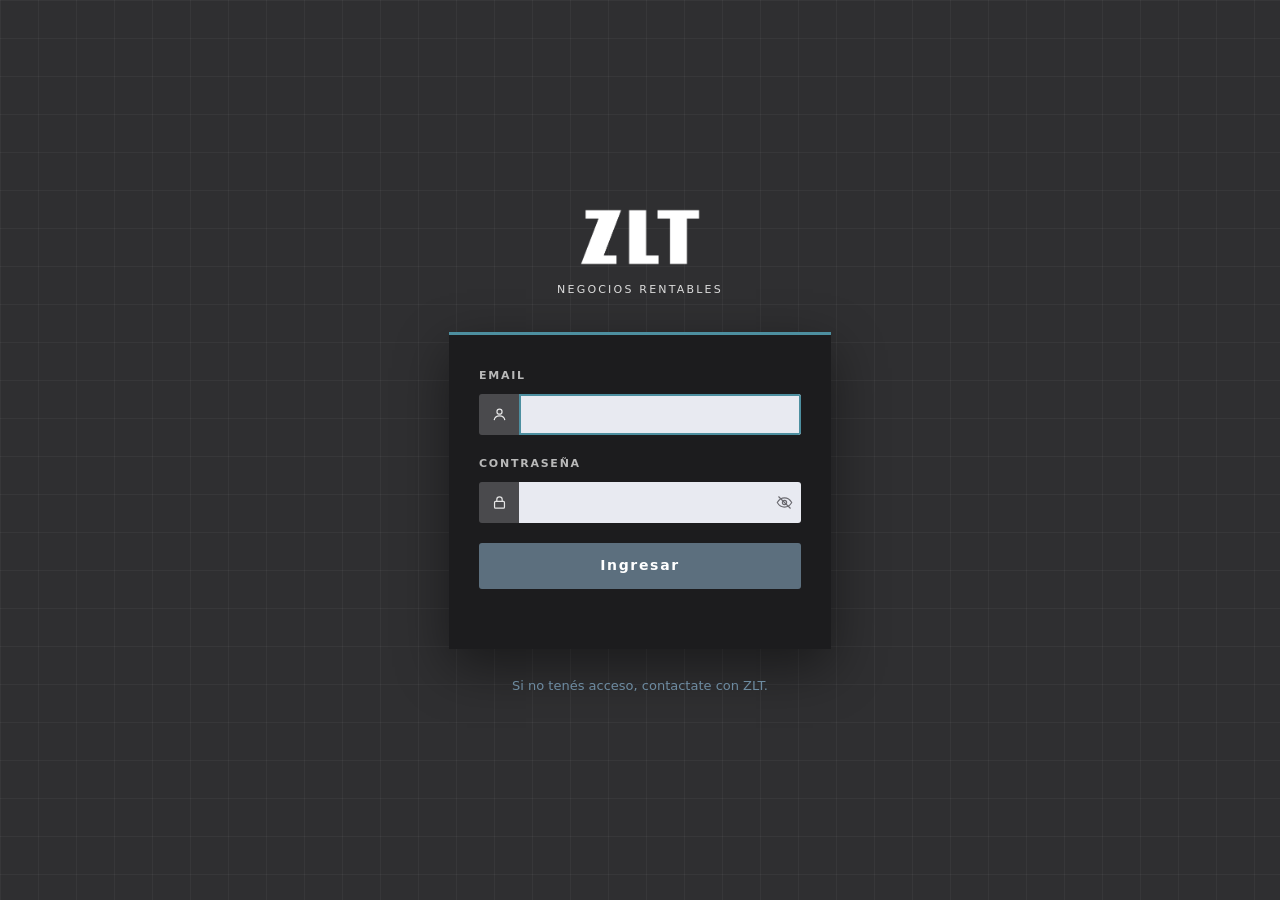
